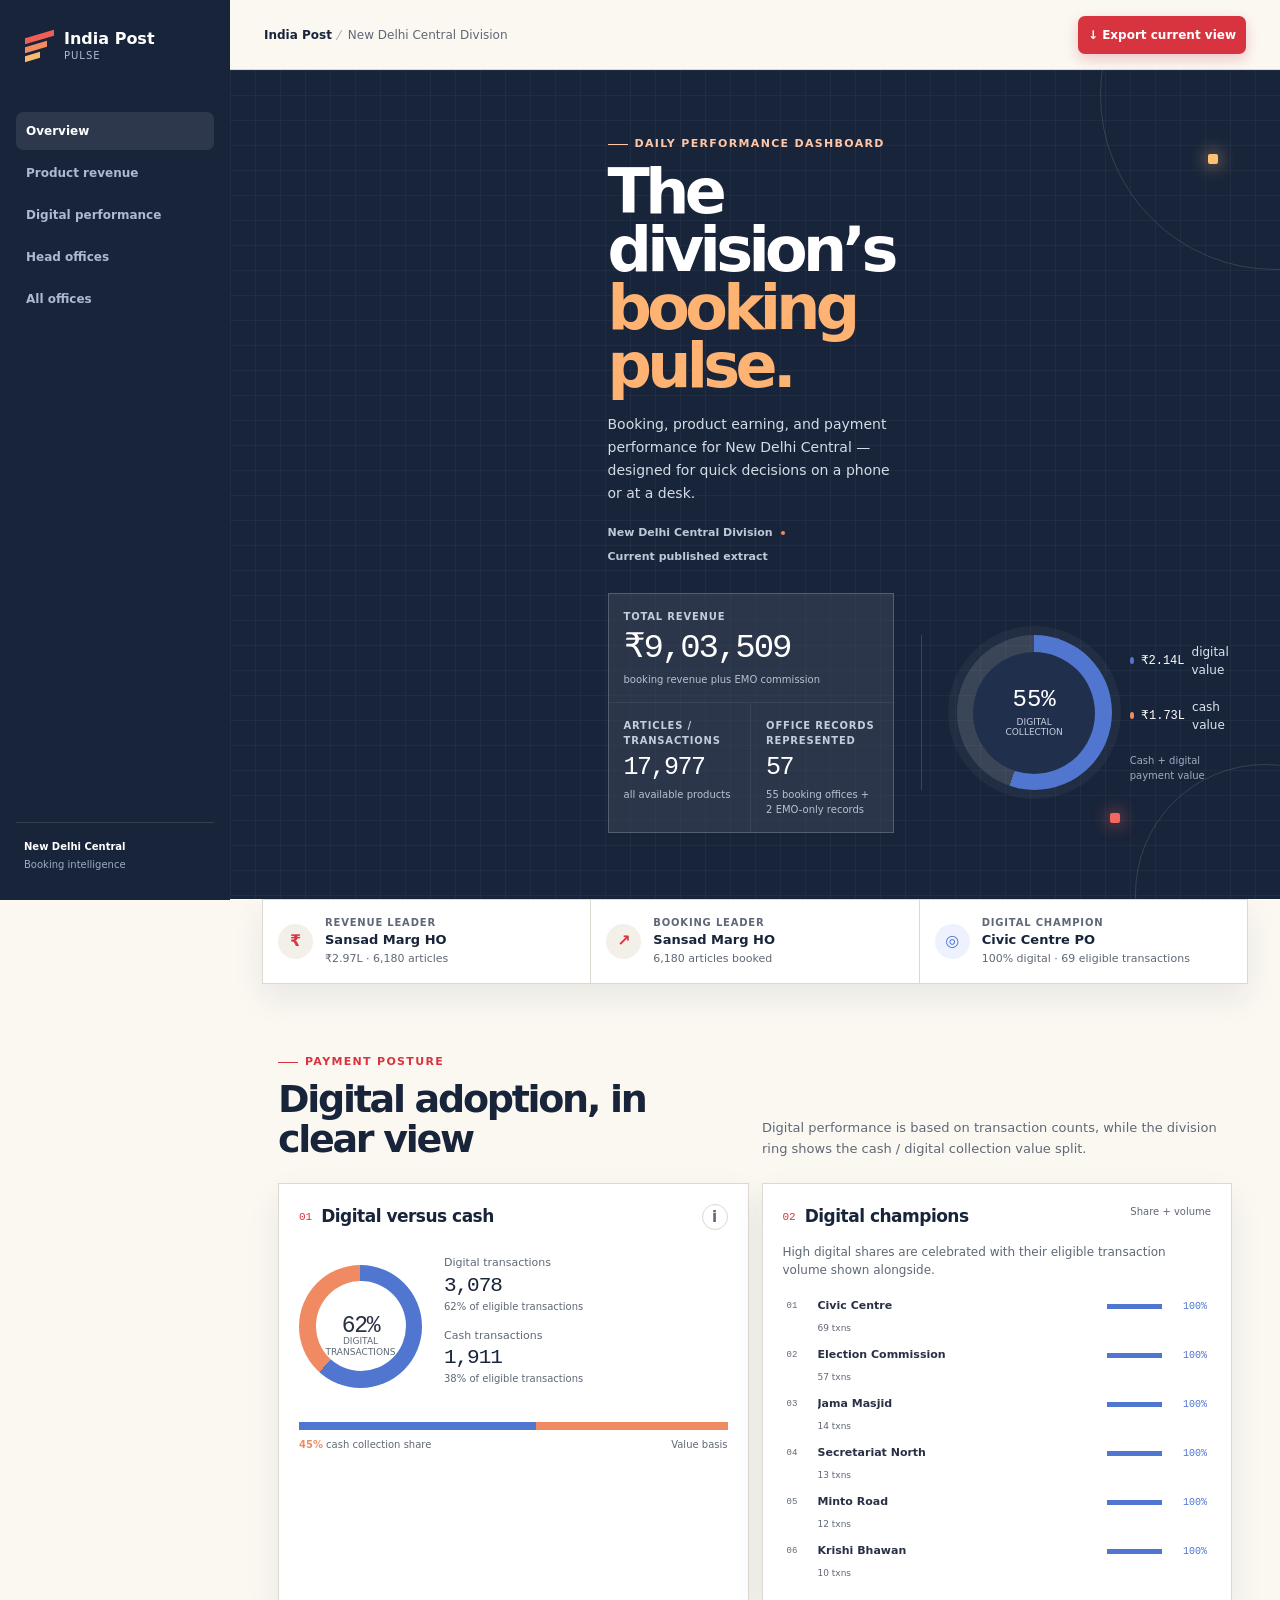
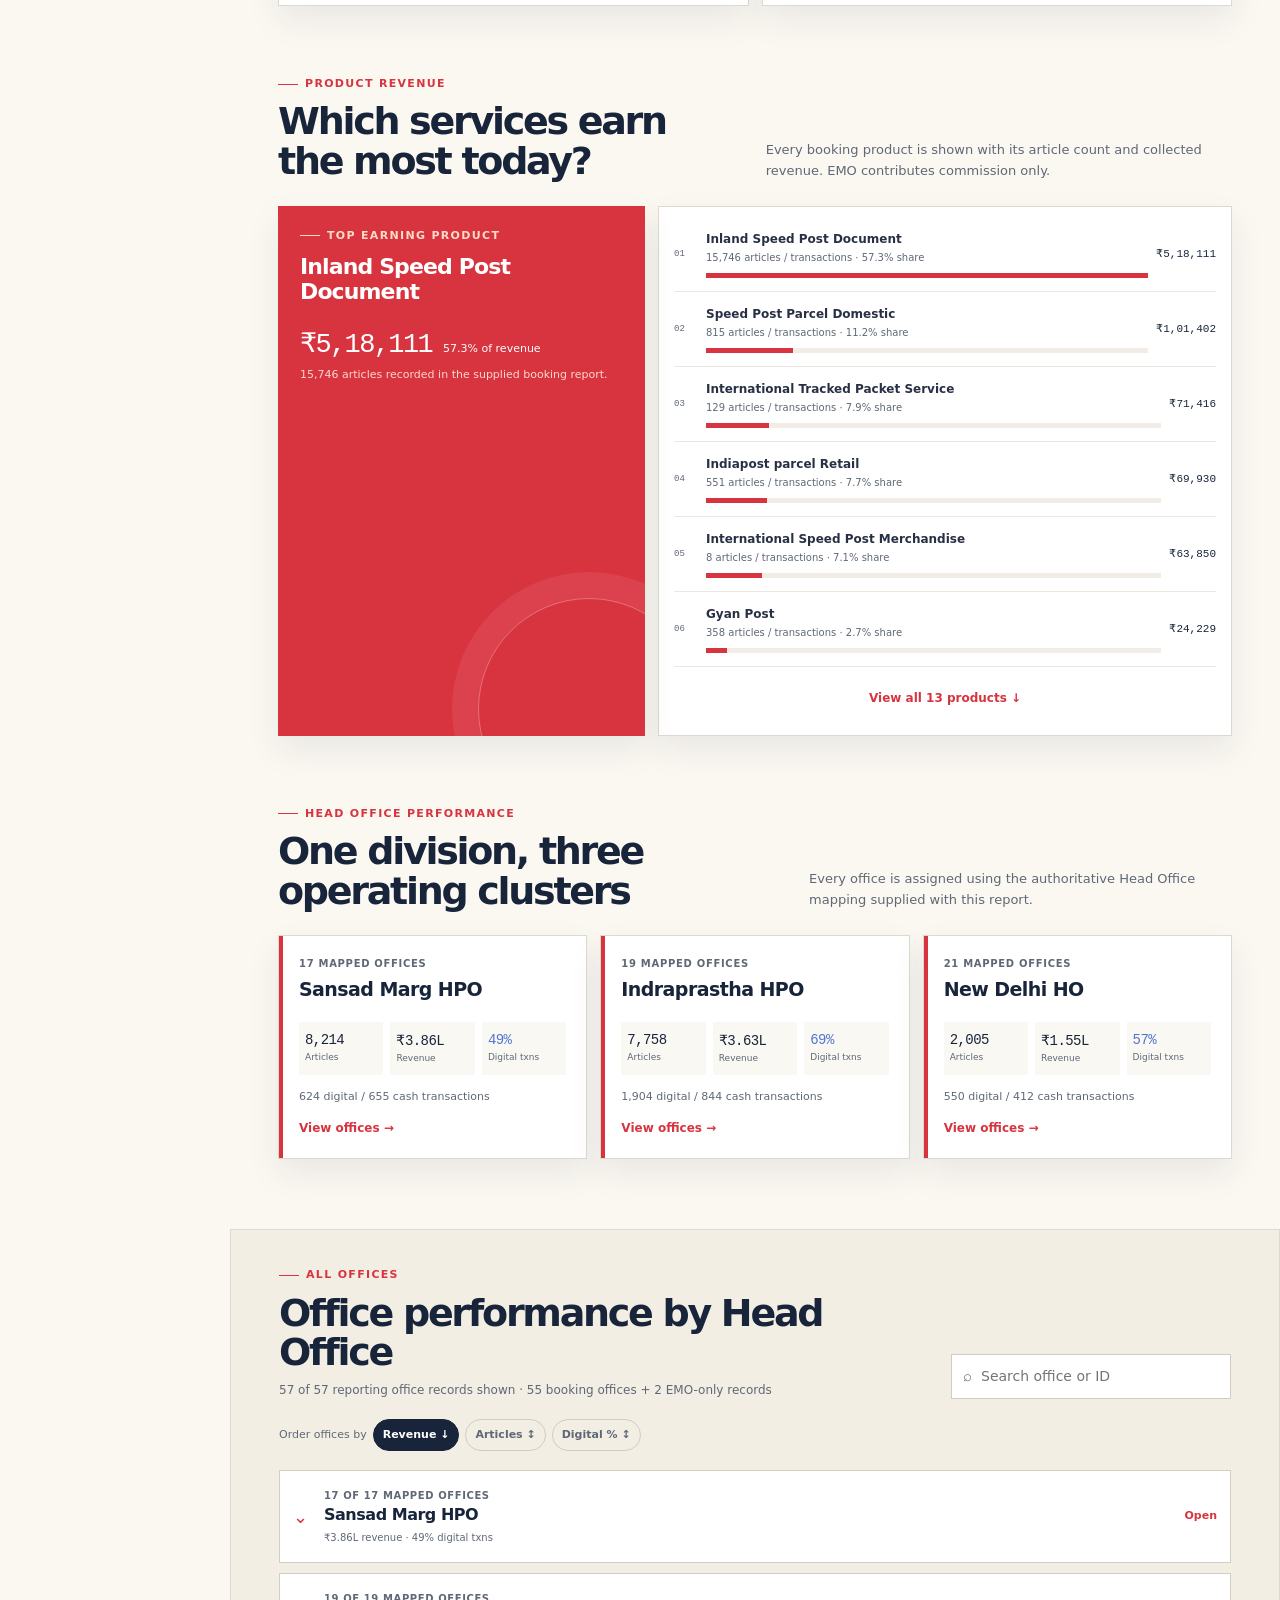
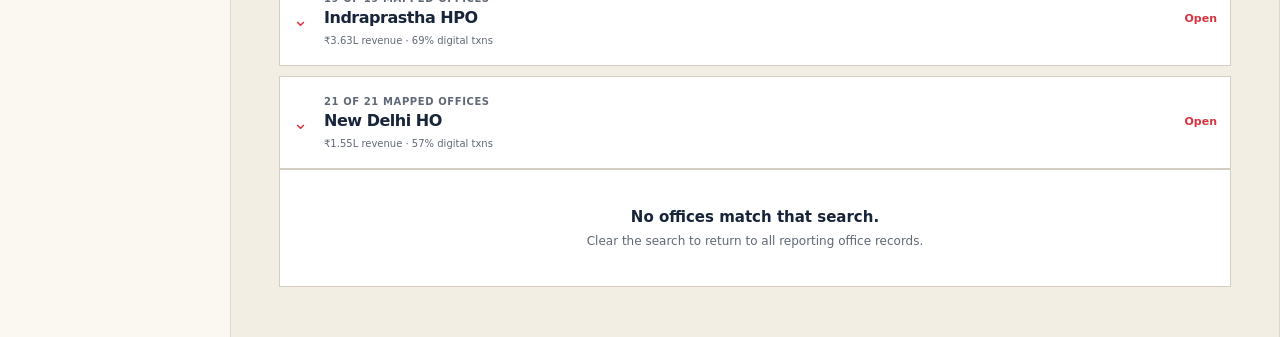
==== codexautoreport/public/index.html @ 60c8301b "Add files via upload" ====
<!doctype html>
<html lang="en">
<head>
  <meta charset="UTF-8" />
  <meta name="viewport" content="width=device-width, initial-scale=1.0" />
  <meta name="theme-color" content="#18243a" />
  <title>India Post Pulse — New Delhi Central</title>
  <link rel="stylesheet" href="styles.css" />
</head>
<body>
  <a class="skip-link" href="#head-offices">Skip to Head Office performance</a>
  <aside class="rail" aria-label="Dashboard navigation">
    <a class="brand" href="#overview"><span class="brand-seal" aria-hidden="true"><i></i><i></i><i></i></span><span><b>India Post</b><small>Pulse</small></span></a>
    <nav><a href="#overview" class="active">Overview</a><a href="#products">Product revenue</a><a href="#digital">Digital performance</a><a href="#head-offices">Head offices</a><a href="#all-offices">All offices</a></nav>
    <p class="rail-note"><b>New Delhi Central</b><span>Booking intelligence</span></p>
  </aside>
  <main>
    <header class="masthead">
      <p><span>India Post</span><i>/</i> New Delhi Central Division</p>
      <button class="export" type="button" data-action="export" onclick="reportAction(this)">↓ Export current view</button>
    </header>

    <section class="hero" id="overview" aria-labelledby="hero-title">
      <div class="route-art" aria-hidden="true"><i class="orbit a"></i><i class="orbit b"></i><i class="parcel p1"></i><i class="parcel p2"></i></div>
      <div class="hero-intro"><p class="kicker"><span></span> Daily performance dashboard</p><h1 id="hero-title">The division’s<br><em>booking pulse.</em></h1><p>Booking, product earning, and payment performance for New Delhi Central — designed for quick decisions on a phone or at a desk.</p><div class="hero-meta"><span>New Delhi Central Division</span><i></i><span id="report-stamp">Current published extract</span></div></div>
      <div class="hero-kpis" aria-label="Consolidated key performance indicators">
        <article><p>Total revenue</p><strong id="revenue-total">—</strong><small id="revenue-note">booking revenue plus EMO commission</small></article>
        <article><p>Articles / transactions</p><strong id="article-total">—</strong><small>all available products</small></article>
        <article><p>Office records represented</p><strong id="office-total">—</strong><small>55 booking offices + 2 EMO-only records</small></article>
      </div>
      <div class="hero-mix"><div class="hero-ring" id="hero-ring"><div><b id="digital-value-pct">—</b><span>digital<br>collection</span></div></div><p><span class="dot blue"></span><b id="digital-value">—</b> digital value</p><p><span class="dot orange"></span><b id="cash-value">—</b> cash value</p><small>Cash + digital payment value</small></div>
    </section>

    <section class="quick-signals" aria-label="Data-derived performance insights">
      <article><span>₹</span><div><p>Revenue leader</p><strong id="revenue-leader">Loading</strong><small id="revenue-leader-detail">—</small></div></article>
      <article><span>↗</span><div><p>Booking leader</p><strong id="article-leader">Loading</strong><small id="article-leader-detail">—</small></div></article>
      <article class="digital-signal"><span>◎</span><div><p>Digital champion</p><strong id="digital-leader">Loading</strong><small id="digital-leader-detail">—</small></div></article>
    </section>

    <section class="section-heading" id="digital"><div><p class="kicker dark"><span></span> Payment posture</p><h2>Digital adoption, in clear view</h2></div><p>Digital performance is based on transaction counts, while the division ring shows the cash / digital collection value split.</p></section>
    <section class="digital-grid">
      <article class="split-card"><div class="card-heading"><div><span>01</span><h3>Digital versus cash</h3></div><button type="button" data-action="mix-info" onclick="reportAction(this)" aria-label="Explain the payment calculations">i</button></div><div class="split-main"><div class="value-ring" id="transaction-ring"><b id="digital-txn-pct">—</b><small>digital<br>transactions</small></div><div class="transaction-stat"><p>Digital transactions</p><strong id="digital-count">—</strong><small id="digital-count-detail">—</small><p>Cash transactions</p><strong id="cash-count">—</strong><small id="cash-count-detail">—</small></div></div><div class="value-bar"><i id="digital-bar"></i></div><div class="split-caption"><span><b id="cash-value-pct">—</b> cash collection share</span><span>Value basis</span></div></article>
      <article class="champion-card"><div class="card-heading"><div><span>02</span><h3>Digital champions</h3></div><small>Share + volume</small></div><p class="card-copy">High digital shares are celebrated with their eligible transaction volume shown alongside.</p><div id="champion-list" class="champion-list"></div></article>
    </section>

    <section class="section-heading" id="products"><div><p class="kicker dark"><span></span> Product revenue</p><h2>Which services earn the most today?</h2></div><p>Every booking product is shown with its article count and collected revenue. EMO contributes commission only.</p></section>
    <section class="product-section">
      <article class="product-highlight"><p class="kicker"><span></span> Top earning product</p><strong id="top-product-name">Loading</strong><div><b id="top-product-revenue">—</b><span id="top-product-share">—</span></div><p id="top-product-detail">—</p></article>
      <div><div class="product-list" id="product-list" aria-label="Revenue by product and service"></div><button class="view-products" id="view-products" type="button" data-action="products" onclick="reportAction(this)" aria-expanded="false">View all products <span>↓</span></button></div>
    </section>

    <section class="section-heading" id="head-offices"><div><p class="kicker dark"><span></span> Head Office performance</p><h2>One division, three operating clusters</h2></div><p>Every office is assigned using the authoritative Head Office mapping supplied with this report.</p></section>
    <section class="hpo-summary" id="hpo-summary" aria-label="Head Office performance summary"></section>

    <section class="office-section" id="all-offices" aria-labelledby="offices-title">
      <div class="office-head"><div><p class="kicker dark"><span></span> All offices</p><h2 id="offices-title">Office performance by Head Office</h2><p id="office-status" role="status">Preparing grouped office performance</p></div><label class="search"><span aria-hidden="true">⌕</span><span class="visually-hidden">Search offices</span><input id="office-search" type="search" placeholder="Search office or ID" autocomplete="off"><button type="button" data-action="clear-search" onclick="reportAction(this)" hidden aria-label="Clear office search">×</button></label></div>
      <div class="sort-row"><span>Order offices by</span><button type="button" data-action="sort" data-key="revenue" onclick="reportAction(this)" class="active">Revenue <i>↓</i></button><button type="button" data-action="sort" data-key="articles" onclick="reportAction(this)">Articles <i>↕</i></button><button type="button" data-action="sort" data-key="digitalTxnPct" onclick="reportAction(this)">Digital % <i>↕</i></button></div>
      <div id="office-groups" class="office-groups"></div>
      <div id="empty-state" class="empty" hidden><b>No offices match that search.</b><span>Clear the search to return to all reporting office records.</span></div>
    </section>
  </main>
  <nav class="mobile-nav" aria-label="Mobile dashboard navigation"><a href="#overview">Overview</a><a href="#products">Products</a><a href="#digital">Digital</a><a href="#head-offices">HPO</a><a href="#all-offices">Offices</a></nav>
  <dialog id="office-dialog" aria-labelledby="office-dialog-title"><button type="button" class="close" data-action="close-office" onclick="reportAction(this)" aria-label="Close office detail">×</button><div id="office-dialog-content"></div></dialog>
  <div id="toast" class="toast" role="status" aria-live="polite" hidden></div>
  <script src="app.js"></script>
</body>
</html>
---- codexautoreport/public/styles.css ----
:root{--ink:#18243a;--ink2:#243553;--red:#d8343f;--red2:#a9192d;--orange:#ef8a62;--paper:#fbf8f2;--cream:#f3eee4;--white:#fff;--line:#ded9cf;--text:#283044;--muted:#5f6876;--digital:#5076d0;--mint:#29795f;--shadow:0 14px 32px rgba(30,39,56,.08);--sans:Inter,ui-sans-serif,system-ui,-apple-system,BlinkMacSystemFont,"Segoe UI",sans-serif;--mono:"SFMono-Regular",Consolas,monospace}*{box-sizing:border-box}html{scroll-behavior:smooth}body{margin:0;background:var(--paper);color:var(--text);font:16px/1.5 var(--sans)}button,input{font:inherit}button{cursor:pointer}button:focus-visible,a:focus-visible,input:focus-visible{outline:3px solid #f6b34d;outline-offset:3px}.skip-link{position:fixed;z-index:100;top:-60px;left:16px;padding:10px 14px;background:var(--ink);color:#fff;text-decoration:none}.skip-link:focus{top:14px}.visually-hidden{position:absolute;width:1px;height:1px;overflow:hidden;clip-path:inset(50%);white-space:nowrap}.rail{display:none}main{padding-bottom:67px}.masthead{display:flex;align-items:center;justify-content:space-between;min-height:58px;padding:0 17px;border-bottom:1px solid var(--line);background:var(--paper)}.masthead p{margin:0;color:var(--muted);font-size:12px}.masthead p span{color:var(--ink);font-weight:800}.masthead p i{padding:0 4px;color:#aca399}.export{min-height:38px;border:0;border-radius:7px;padding:0 10px;background:var(--red);color:#fff;font-size:12px;font-weight:800;box-shadow:0 5px 14px rgba(190,30,48,.23);transition:.18s}.export:hover{background:var(--red2);transform:translateY(-1px)}.hero{position:relative;isolation:isolate;display:grid;gap:27px;overflow:hidden;padding:39px 20px 29px;background:var(--ink);color:#fff}.hero:before{position:absolute;z-index:-2;inset:0;background:radial-gradient(circle at 93% 10%,rgba(231,88,70,.57),transparent 30%),radial-gradient(circle at 22% 100%,rgba(240,158,77,.18),transparent 30%),linear-gradient(122deg,#142036,#213251)}.hero:after{position:absolute;z-index:-1;inset:0;background-image:linear-gradient(rgba(255,255,255,.035) 1px,transparent 1px),linear-gradient(90deg,rgba(255,255,255,.035) 1px,transparent 1px);background-size:25px 25px;content:""}.hero-intro{position:relative;max-width:500px}.kicker{display:flex;align-items:center;gap:7px;margin:0 0 10px;color:#ffc7a7;font-size:11px;font-weight:850;letter-spacing:.12em;text-transform:uppercase}.kicker span{width:20px;height:1px;background:currentColor}.kicker.dark{color:var(--red)}h1,h2,h3,p{margin:0}h1{font-size:clamp(43px,13vw,62px);letter-spacing:-.075em;line-height:.94}h1 em{color:#ffb373;font-style:normal}.hero-intro>p:not(.kicker){max-width:430px;margin-top:17px;color:#d5dce7;font-size:14px;line-height:1.65}.hero-meta{display:flex;align-items:center;flex-wrap:wrap;gap:8px;margin-top:20px;color:#bdc8d9;font-size:11px;font-weight:650}.hero-meta i{width:4px;height:4px;border-radius:50%;background:var(--orange)}.hero-kpis{display:grid;grid-template-columns:1fr 1fr;gap:1px;border:1px solid rgba(255,255,255,.14);background:rgba(255,255,255,.14)}.hero-kpis article{min-height:102px;padding:15px;background:rgba(20,32,54,.36)}.hero-kpis article:first-child{grid-column:span 2}.hero-kpis p{color:#c2cede;font-size:10px;font-weight:800;letter-spacing:.08em;text-transform:uppercase}.hero-kpis strong{display:block;margin-top:7px;color:#fff;font:25px/1 var(--mono);letter-spacing:-.06em}.hero-kpis article:first-child strong{font-size:34px}.hero-kpis small{display:block;margin-top:7px;color:#b6c2d3;font-size:10px}.hero-mix{display:grid;grid-template-columns:126px 1fr;align-items:center;column-gap:18px;row-gap:5px;padding-top:22px;border-top:1px solid rgba(255,255,255,.18)}.hero-ring,.value-ring{--progress:0;display:grid;place-items:center;border-radius:50%;background:conic-gradient(var(--digital) calc(var(--progress)*1%),rgba(255,255,255,.15) 0)}.hero-ring{grid-row:span 3;width:126px;height:126px;box-shadow:0 0 0 9px rgba(255,255,255,.04)}.hero-ring>div{display:grid;place-content:center;width:98px;height:98px;border-radius:50%;background:#20304c;text-align:center}.hero-ring b{font:24px/1 var(--mono)}.hero-ring span{margin-top:5px;color:#c6d0df;font-size:9px;line-height:1.2;text-transform:uppercase}.hero-mix p{display:flex;align-items:center;gap:7px;color:#dce4ed;font-size:12px}.hero-mix p b{margin-left:auto;color:#fff;font:12px var(--mono)}.hero-mix small{grid-column:2;color:#9facbf;font-size:10px}.dot{width:7px;height:7px;border-radius:50%}.blue{background:var(--digital)}.orange{background:var(--orange)}.route-art>*{position:absolute;pointer-events:none}.orbit{border:1px solid rgba(255,255,255,.13);border-radius:50%}.orbit.a{width:350px;height:350px;right:-170px;top:-150px}.orbit.b{width:260px;height:260px;right:-115px;bottom:-125px}.parcel{width:10px;height:10px;border-radius:2px;box-shadow:0 0 17px #ffc172}.p1{top:84px;right:62px;background:#ffc172;animation:parcel-a 7s ease-in-out infinite}.p2{right:160px;bottom:76px;background:#f16860;box-shadow:0 0 17px #f16860;animation:parcel-b 8s ease-in-out infinite}@keyframes parcel-a{50%{transform:translate(-15px,13px)}}@keyframes parcel-b{50%{transform:translate(14px,-12px)}}.quick-signals{display:grid;grid-template-columns:1fr;gap:1px;margin:0 15px;border:1px solid var(--line);background:var(--line);box-shadow:var(--shadow)}.quick-signals article{display:flex;align-items:center;gap:12px;min-width:0;padding:15px;background:#fff}.quick-signals article>span{display:grid;place-items:center;flex:0 0 35px;width:35px;height:35px;border-radius:50%;background:#f3f0ea;color:var(--red);font-size:16px;font-weight:850}.quick-signals .digital-signal>span{background:#eef2fe;color:var(--digital)}.quick-signals p{color:var(--muted);font-size:10px;font-weight:800;letter-spacing:.08em;text-transform:uppercase}.quick-signals strong,.quick-signals small{display:block;overflow:hidden;text-overflow:ellipsis;white-space:nowrap}.quick-signals strong{color:var(--ink);font-size:13px}.quick-signals small{margin-top:2px;color:var(--muted);font-size:11px}.section-heading{display:grid;gap:13px;padding:53px 20px 19px}.section-heading h2,.office-section h2{color:var(--ink);font-size:clamp(28px,8vw,38px);letter-spacing:-.06em;line-height:1.04}.section-heading>p{max-width:470px;color:var(--muted);font-size:13px;line-height:1.6}.digital-grid{display:grid;gap:13px;padding:0 20px}.split-card,.champion-card,.product-section>div,.hpo-card,.office-section{border:1px solid var(--line);background:#fff;box-shadow:var(--shadow)}.split-card,.champion-card{padding:20px}.card-heading{display:flex;align-items:start;justify-content:space-between;gap:12px}.card-heading>div{display:flex;align-items:center;gap:9px}.card-heading>div>span{color:var(--red);font:11px var(--mono)}h3{color:var(--ink);font-size:17px;letter-spacing:-.03em}.card-heading button{display:grid;place-items:center;width:26px;height:26px;border:1px solid var(--line);border-radius:50%;background:#fff;color:var(--muted);font-weight:800}.card-heading small{color:var(--muted);font-size:10px}.split-main{display:flex;align-items:center;gap:22px;margin:25px 0}.value-ring{position:relative;width:123px;height:123px;flex:0 0 123px;background:conic-gradient(var(--digital) calc(var(--progress)*1%),var(--orange) 0)}.value-ring:before{width:90px;height:90px;border-radius:50%;background:#fff;content:""}.value-ring b,.value-ring small{position:absolute}.value-ring b{font:23px/1 var(--mono);letter-spacing:-.06em}.value-ring small{margin-top:41px;color:var(--muted);font-size:9px;line-height:1.2;text-align:center;text-transform:uppercase}.transaction-stat{display:grid;gap:3px}.transaction-stat p{color:var(--muted);font-size:11px}.transaction-stat strong{color:var(--ink);font:21px/1 var(--mono);letter-spacing:-.05em}.transaction-stat small{margin-bottom:11px;color:var(--muted);font-size:10px}.value-bar{height:8px;background:var(--orange)}.value-bar i{display:block;width:0;height:100%;background:var(--digital);transition:width .8s cubic-bezier(.16,1,.3,1)}.split-caption{display:flex;justify-content:space-between;margin-top:7px;color:var(--muted);font-size:10px}.split-caption b{color:var(--orange)}.card-copy{margin:13px 0 15px;color:var(--muted);font-size:12px;line-height:1.5}.champion-list{display:grid;gap:3px}.champion{display:grid;grid-template-columns:23px minmax(0,1fr) 55px 37px;align-items:center;gap:8px;width:100%;min-height:40px;border:0;border-radius:5px;padding:4px;background:transparent;color:var(--text);text-align:left;transition:.15s}.champion:hover{background:#f2f5fe}.champion .rank{color:var(--muted);font:9px var(--mono)}.champion-name{overflow:hidden;font-size:11px;font-weight:750;text-overflow:ellipsis;white-space:nowrap}.champion-bar{height:5px;overflow:hidden;background:#e7ebf7}.champion-bar i{display:block;width:0;height:100%;background:var(--digital);transition:width .7s cubic-bezier(.16,1,.3,1)}.champion b{color:var(--digital);font:10px var(--mono);text-align:right}.champion small{grid-column:2/5;color:var(--muted);font-size:9px}.product-section{display:grid;gap:13px;padding:0 20px}.product-highlight{position:relative;overflow:hidden;min-height:205px;padding:22px;background:var(--red);color:#fff;box-shadow:var(--shadow)}.product-highlight:after{position:absolute;right:-55px;bottom:-84px;width:220px;height:220px;border:1px solid rgba(255,255,255,.3);border-radius:50%;box-shadow:0 0 0 26px rgba(255,255,255,.07);content:""}.product-highlight .kicker{color:#ffdbc7}.product-highlight>strong{position:relative;z-index:1;display:block;max-width:260px;font-size:22px;letter-spacing:-.04em;line-height:1.15}.product-highlight>div{position:relative;z-index:1;display:flex;align-items:baseline;gap:11px;margin-top:27px}.product-highlight>div b{font:27px/1 var(--mono);letter-spacing:-.06em}.product-highlight>div span{font-size:11px}.product-highlight>p:last-child{position:relative;z-index:1;margin-top:8px;color:#ffd8ce;font-size:11px}.product-section>div{padding:10px 15px 15px}.product-list{display:grid}.product-row{display:grid;grid-template-columns:24px minmax(0,1fr) auto;align-items:center;gap:8px;width:100%;border:0;border-bottom:1px solid #ede8df;padding:13px 0;background:transparent;color:var(--text);text-align:left}.product-row:hover strong{color:var(--red)}.product-rank{color:var(--muted);font:9px var(--mono)}.product-row strong,.product-row small{display:block}.product-row strong{overflow:hidden;font-size:12px;text-overflow:ellipsis;white-space:nowrap}.product-row small{margin-top:2px;color:var(--muted);font-size:10px}.product-row>b{color:var(--ink);font:11px var(--mono);text-align:right}.product-track{display:block;overflow:hidden;height:5px;margin-top:8px;background:#f1ece5}.product-track i{display:block;width:0;height:100%;background:var(--red);transition:width .75s cubic-bezier(.16,1,.3,1)}.view-products{width:100%;min-height:43px;margin-top:10px;border:0;background:transparent;color:var(--red);font-size:12px;font-weight:800}.hpo-summary{display:grid;gap:13px;padding:0 20px}.hpo-card{position:relative;overflow:hidden;padding:20px}.hpo-card:before{position:absolute;left:0;top:0;width:4px;height:100%;background:var(--red);content:""}.hpo-label{color:var(--muted);font-size:10px;font-weight:800;letter-spacing:.07em;text-transform:uppercase}.hpo-card h3{margin-top:4px;font-size:19px}.hpo-stats{display:grid;grid-template-columns:repeat(3,1fr);gap:7px;margin-top:18px}.hpo-stats span{min-width:0;padding:10px 6px;background:#faf8f3}.hpo-stats b,.hpo-stats small{display:block}.hpo-stats b{overflow:hidden;color:var(--ink);font:14px var(--mono);letter-spacing:-.04em;text-overflow:ellipsis}.hpo-stats small{margin-top:3px;color:var(--muted);font-size:9px}.hpo-digital b{color:var(--digital)}.hpo-foot{margin-top:14px;color:var(--muted);font-size:11px}.hpo-card a{display:inline-block;margin-top:13px;color:var(--red);font-size:12px;font-weight:800;text-decoration:none}.office-section{margin-top:53px;padding:28px 20px 76px;background:var(--cream);box-shadow:none}.office-head{display:grid;gap:18px}.office-head>div>p:last-child{margin-top:8px;color:var(--muted);font-size:12px}.search{display:flex;align-items:center;gap:7px;min-height:45px;border:1px solid #d2cbbf;background:#fff;padding:0 11px;color:var(--muted)}.search input{min-width:0;flex:1;border:0;outline:0;background:transparent;color:var(--text);font-size:14px}.search button{border:0;background:transparent;color:var(--muted);font-size:20px}.sort-row{display:flex;align-items:center;gap:6px;overflow:auto;margin-top:20px;padding-bottom:2px;scrollbar-width:none}.sort-row>span{flex:0 0 auto;color:var(--muted);font-size:11px}.sort-row button{flex:0 0 auto;border:1px solid #d2cbbf;border-radius:999px;padding:7px 9px;background:transparent;color:var(--muted);font-size:11px;font-weight:800}.sort-row button.active{border-color:var(--ink);background:var(--ink);color:#fff}.sort-row i{font-style:normal}.office-groups{display:grid;gap:10px;margin-top:17px}.office-group{border:1px solid #d4cdc1;background:#fff}.office-group summary{display:grid;grid-template-columns:24px minmax(0,1fr) auto;align-items:center;gap:7px;min-height:91px;padding:13px;list-style:none;cursor:pointer}.office-group summary::-webkit-details-marker{display:none}.group-chevron{color:var(--red);font-size:18px;transition:transform .2s}.office-group[open] .group-chevron{transform:rotate(180deg)}.office-group summary p{color:var(--muted);font-size:10px;font-weight:800;letter-spacing:.06em;text-transform:uppercase}.office-group summary h3{font-size:16px}.office-group summary small{display:block;margin-top:3px;color:var(--muted);font-size:10px}.office-group summary strong{color:var(--red);font-size:11px}.office-cards{display:grid;gap:8px;padding:0 10px 12px;animation:expand .24s ease-out}@keyframes expand{from{opacity:0;transform:translateY(-4px)}to{opacity:1;transform:none}}.office-card{padding:13px;border:1px solid #e6e1d8;background:#fff}.office-card.digital-good{border-left:4px solid var(--digital);background:#f9fbff}.office-open{position:relative;width:100%;border:0;padding:0 26px 0 0;background:transparent;color:var(--text);text-align:left}.office-open strong,.office-open small{display:block}.office-open strong{font-size:13px}.office-open small{margin-top:2px;color:var(--muted);font:10px var(--mono)}.office-arrow{position:absolute;right:3px;top:4px;color:var(--red);font-size:18px}.office-values{display:grid;grid-template-columns:1fr 1.2fr .8fr;gap:5px;margin-top:13px}.office-values span{min-width:0}.office-values small,.office-values b{display:block}.office-values small{color:var(--muted);font-size:9px;text-transform:uppercase}.office-values b{overflow:hidden;margin-top:3px;color:var(--ink);font:11px var(--mono);text-overflow:ellipsis;white-space:nowrap}.digital-stat b{color:var(--digital)}.office-mix{position:relative;height:5px;margin-top:11px;background:var(--orange)}.office-mix i{display:block;height:100%;background:var(--digital)}.office-mix small{display:block;margin-top:5px;color:var(--muted);font-size:9px}.empty{display:grid;gap:3px;padding:36px 15px;border:1px solid #d4cdc1;background:#fff;text-align:center}.empty b{color:var(--ink)}.empty span{color:var(--muted);font-size:12px}.mobile-nav{position:fixed;z-index:8;bottom:0;left:0;right:0;display:flex;justify-content:space-around;border-top:1px solid #d7d2c8;background:rgba(255,255,255,.97);box-shadow:0 -8px 22px rgba(25,33,48,.08);backdrop-filter:blur(7px)}.mobile-nav a{padding:11px 5px;color:var(--muted);font-size:10px;font-weight:800;text-decoration:none}.mobile-nav a:first-child{color:var(--red)}dialog{width:min(680px,calc(100vw - 30px));border:0;border-radius:11px;padding:25px;background:#fff;color:var(--text);box-shadow:0 24px 75px rgba(12,20,33,.4)}dialog::backdrop{background:rgba(15,25,43,.72);backdrop-filter:blur(3px)}.close{position:absolute;right:14px;top:14px;width:30px;height:30px;border:1px solid var(--line);border-radius:50%;background:#fff;color:var(--muted);font-size:19px}.dialog-sub{margin-top:5px;color:var(--muted);font:10px var(--mono)}.dialog-kpis{display:grid;grid-template-columns:1fr 1fr;gap:1px;margin-top:21px;background:var(--line)}.dialog-kpis span{padding:11px;background:#faf8f3}.dialog-kpis small,.dialog-kpis b{display:block}.dialog-kpis small{color:var(--muted);font-size:9px;text-transform:uppercase}.dialog-kpis b{margin-top:4px;color:var(--ink);font:14px var(--mono)}.dialog-kpis span:nth-child(3) b{color:var(--digital)}.dialog-mix{margin:20px 0}.dialog-mix p{display:flex;justify-content:space-between;color:var(--muted);font-size:10px}.dialog-mix i{display:block;height:8px;margin-top:7px;background:var(--orange)}.dialog-mix b{display:block;height:100%;background:var(--digital)}.dialog-products{display:grid;gap:8px;margin:11px 0 0;padding:0;list-style:none}.dialog-products li{display:flex;justify-content:space-between;gap:11px;padding:8px 0;border-top:1px solid var(--line);color:var(--muted);font-size:10px}.dialog-products b{color:var(--ink);font:10px var(--mono);white-space:nowrap}.toast{position:fixed;z-index:11;bottom:68px;right:15px;left:15px;padding:12px;background:var(--ink);color:#fff;box-shadow:var(--shadow);font-size:12px}.toast.show{animation:toast .2s ease-out}@keyframes toast{from{transform:translateY(8px);opacity:0}to{transform:none;opacity:1}}@media(min-width:720px){body{font-size:15px}.mobile-nav{display:none}main{margin-left:230px;padding-bottom:0}.rail{position:fixed;z-index:9;inset:0 auto 0 0;display:flex;flex-direction:column;width:230px;padding:28px 16px;background:var(--ink)}.brand{display:flex;align-items:center;gap:10px;padding:3px 9px;color:#fff;text-decoration:none}.brand-seal{display:grid;gap:3px;width:29px;transform:skewY(-16deg)}.brand-seal i{height:6px;background:#ef5e57}.brand-seal i:nth-child(2){width:22px;background:#f38b61}.brand-seal i:nth-child(3){width:15px;background:#f6bb70}.brand b,.brand small{display:block;line-height:1}.brand b{font-size:16px}.brand small{margin-top:4px;color:#aebbd0;font-size:10px;letter-spacing:.1em;text-transform:uppercase}.rail nav{display:grid;gap:4px;margin-top:48px}.rail nav a{border-radius:7px;padding:10px;color:#acb9ce;font-size:12px;font-weight:700;text-decoration:none}.rail nav a:hover,.rail nav .active{background:rgba(255,255,255,.09);color:#fff}.rail-note{margin-top:auto;padding:16px 8px 0;border-top:1px solid rgba(255,255,255,.12);color:#9eabc0;font-size:10px}.rail-note b,.rail-note span{display:block}.rail-note b{color:#fff}.rail-note span{margin-top:3px}.masthead{min-height:70px;padding:0 34px}.hero{grid-template-columns:minmax(330px,1.15fr) minmax(280px,.85fr);padding:66px 48px}.hero-mix{grid-column:2;grid-row:1/3;align-self:end}.hero-kpis{grid-column:1}.quick-signals{grid-template-columns:repeat(3,1fr);margin:0 32px}.quick-signals article{min-height:80px}.section-heading{display:flex;align-items:end;justify-content:space-between;gap:30px;padding:70px 48px 24px}.digital-grid{grid-template-columns:1fr 1fr;padding:0 48px}.product-section{grid-template-columns:.78fr 1.22fr;padding:0 48px}.hpo-summary{grid-template-columns:repeat(3,1fr);padding:0 48px}.office-section{margin-top:70px;padding:37px 48px 50px}.office-head{grid-template-columns:1fr 280px;align-items:end}.office-cards{grid-template-columns:repeat(2,1fr)}.toast{right:24px;left:auto;bottom:22px;max-width:330px}}@media(min-width:1100px){.hero{grid-template-columns:1.1fr .8fr .65fr;min-height:440px}.hero-mix{grid-column:3;grid-row:auto;align-self:center;border-left:1px solid rgba(255,255,255,.15);border-top:0;padding:0 0 0 35px}.hero-kpis{grid-column:2;align-self:end}.hero-ring{width:155px;height:155px}.hero-ring>div{width:122px;height:122px}.hero-mix{grid-template-columns:155px 1fr}.product-highlight{min-height:100%}.office-cards{grid-template-columns:repeat(3,1fr)}}@media(prefers-reduced-motion:reduce){*,*::before,*::after{scroll-behavior:auto!important;animation-duration:.01ms!important;animation-iteration-count:1!important;transition-duration:.01ms!important}}
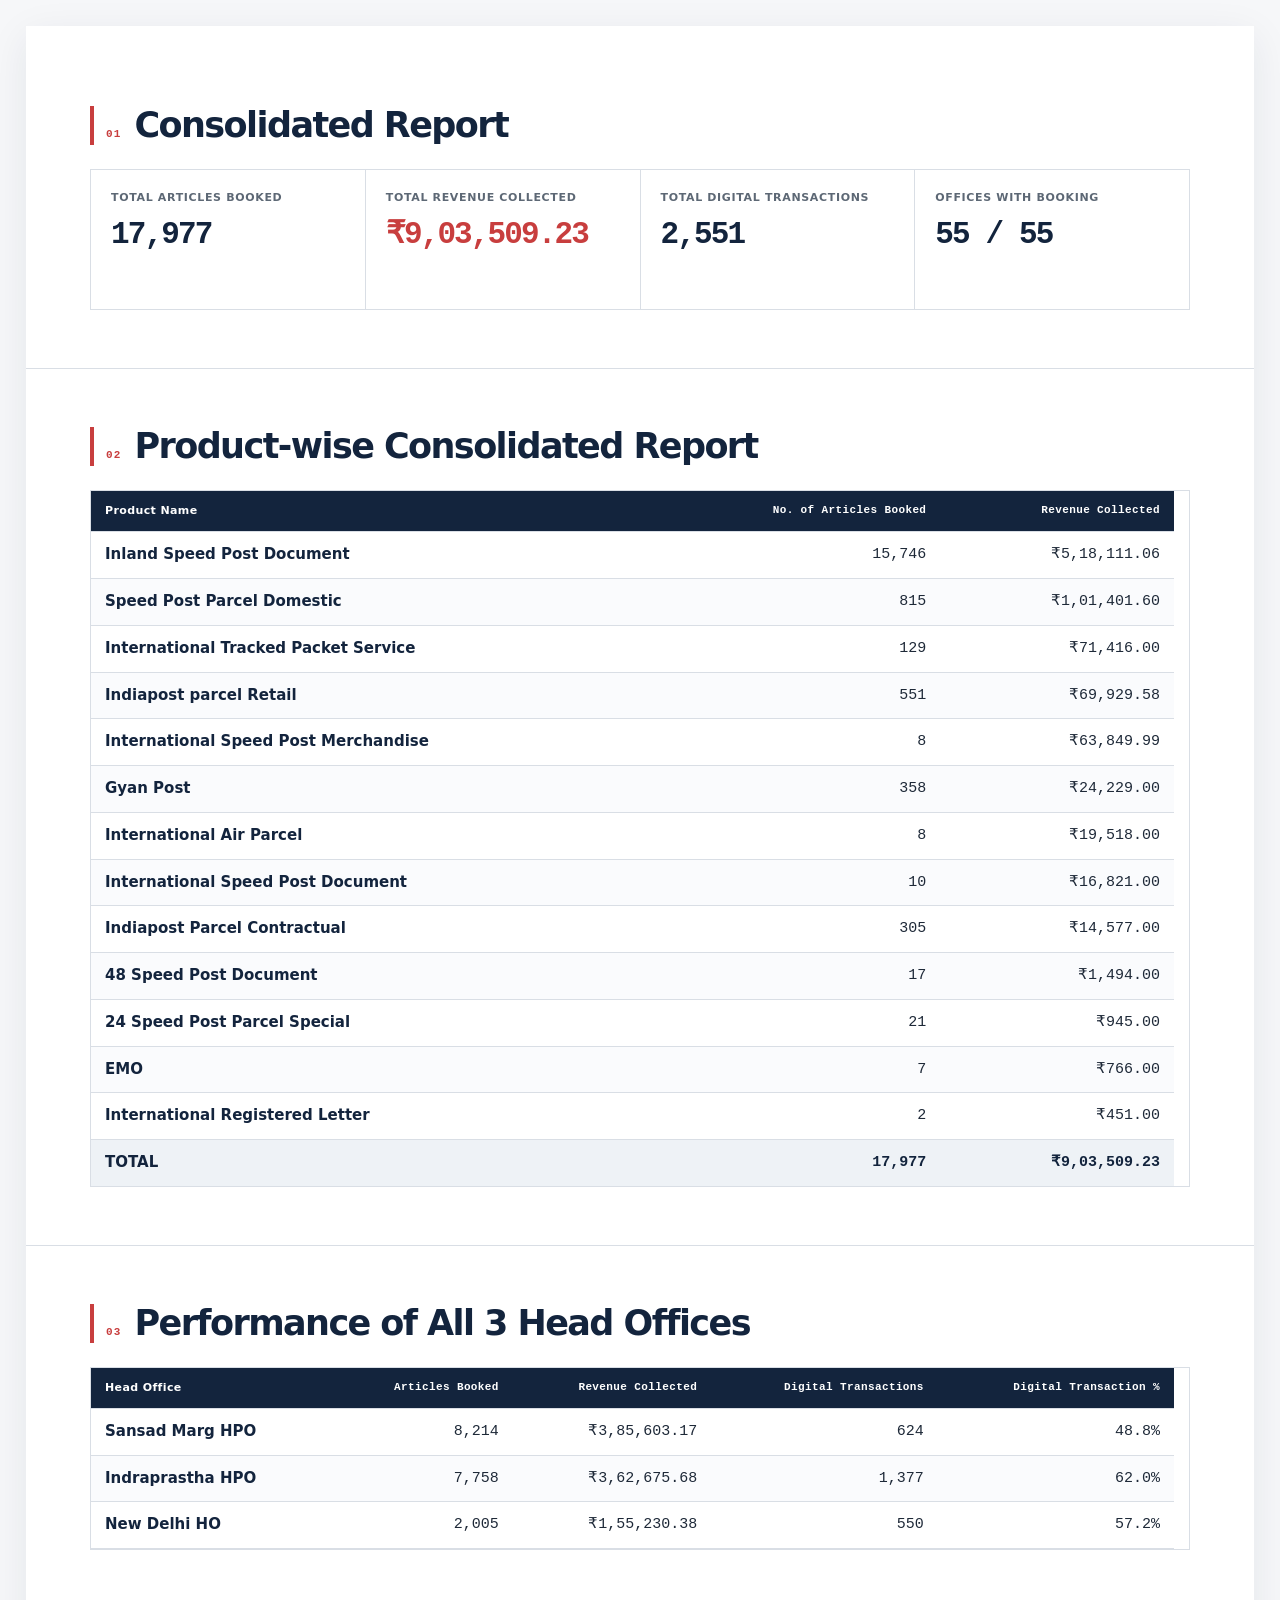
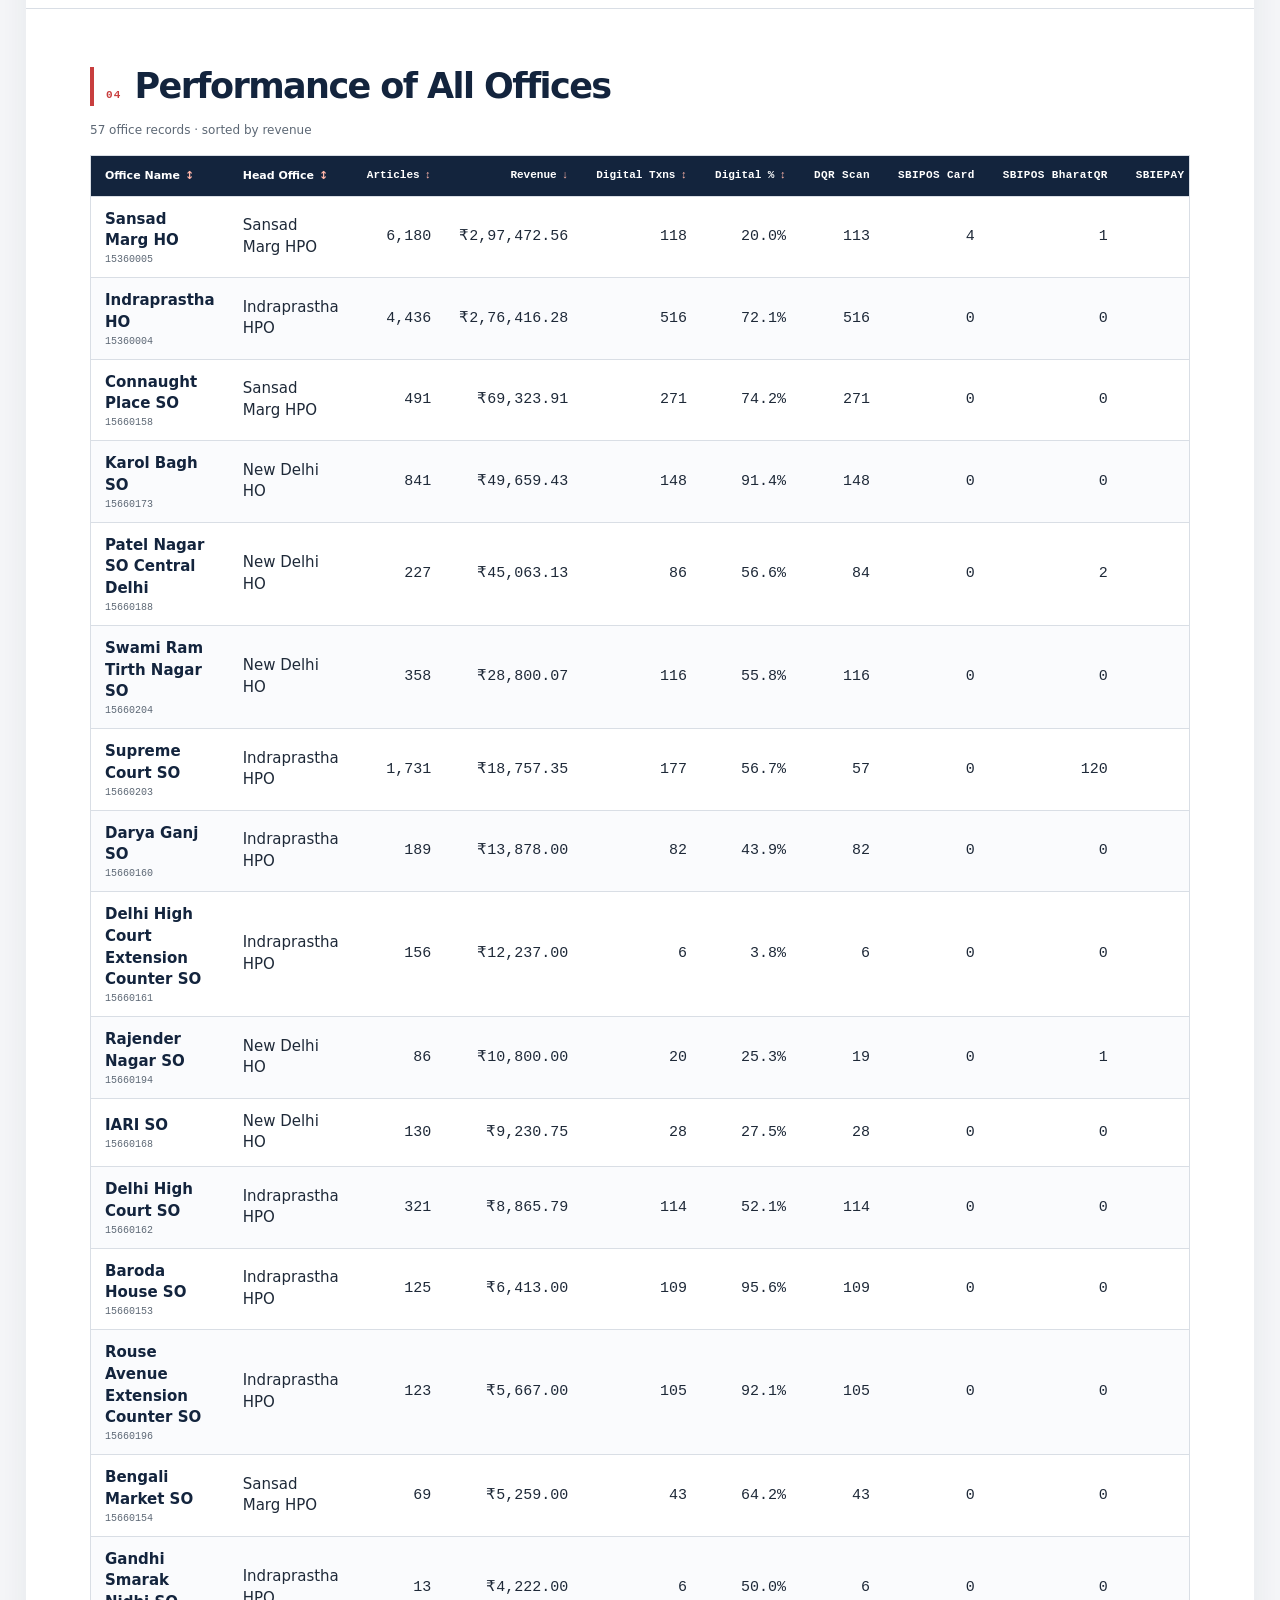
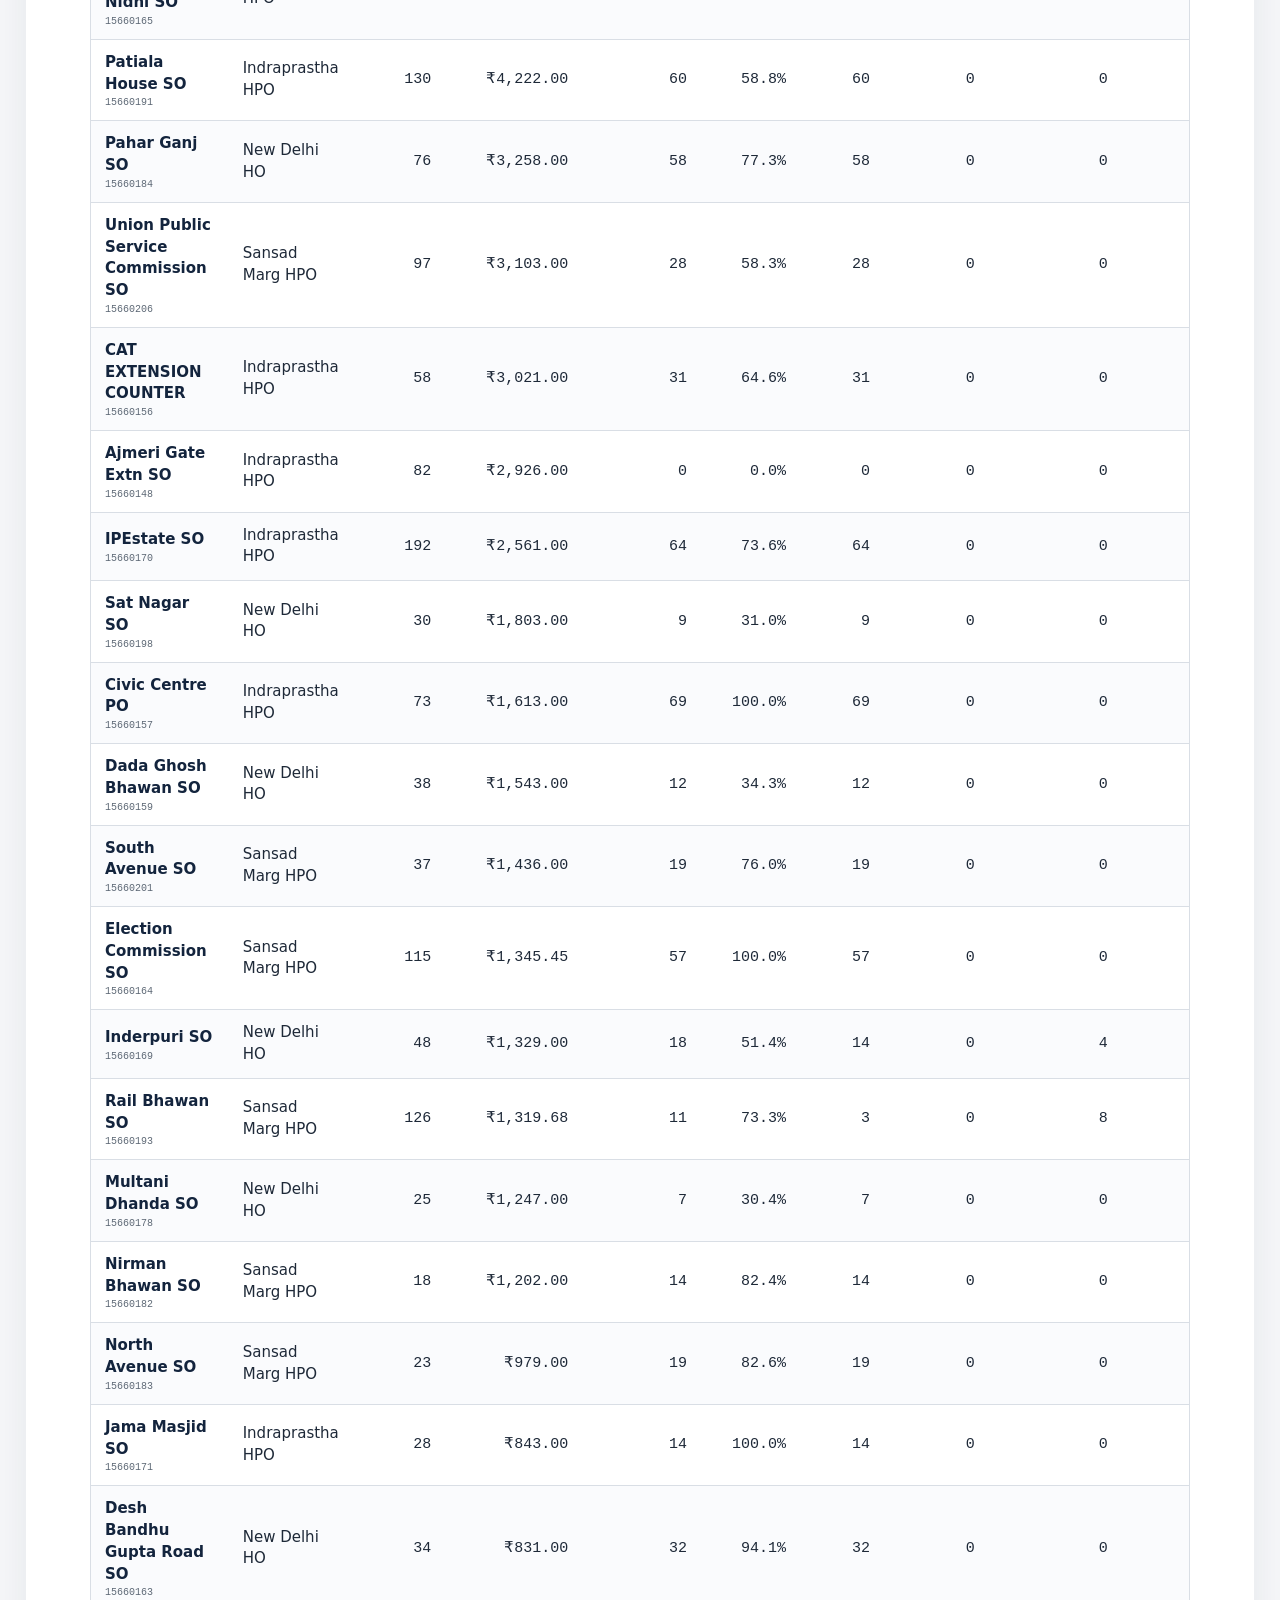
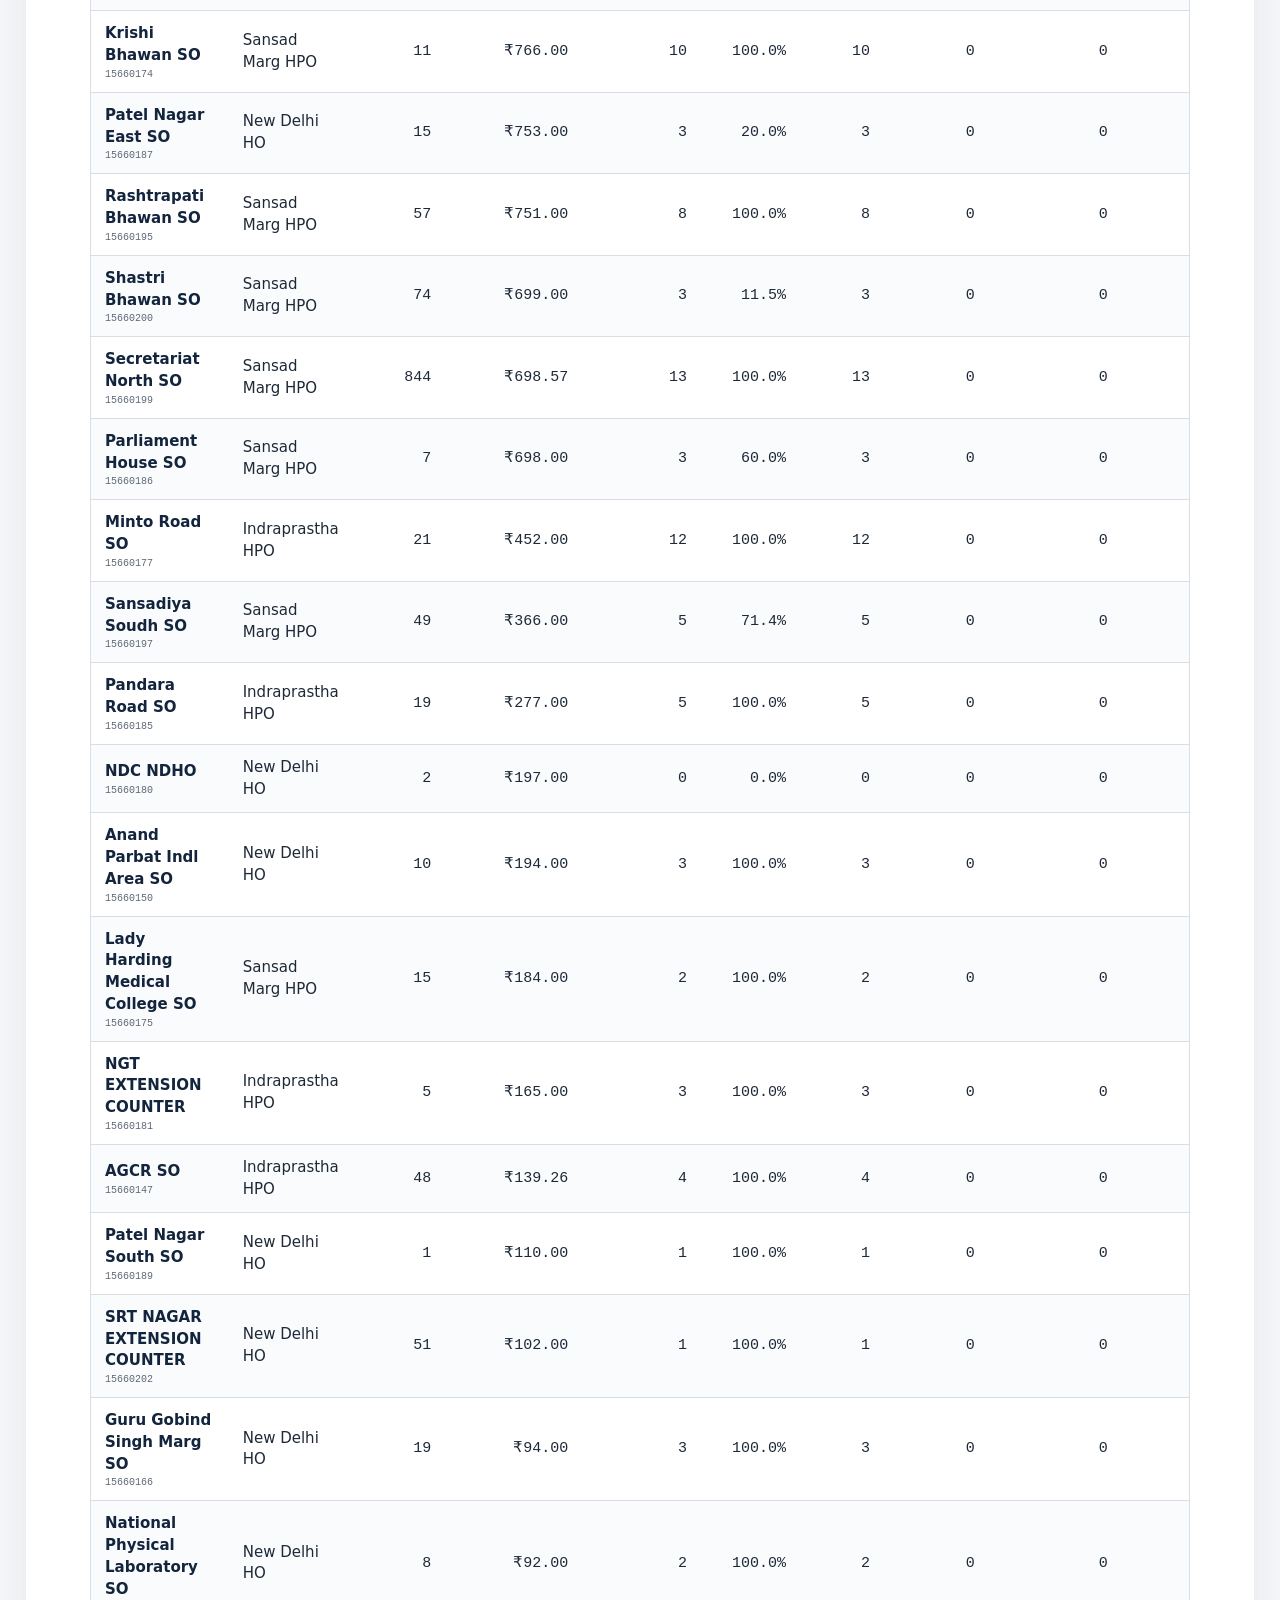
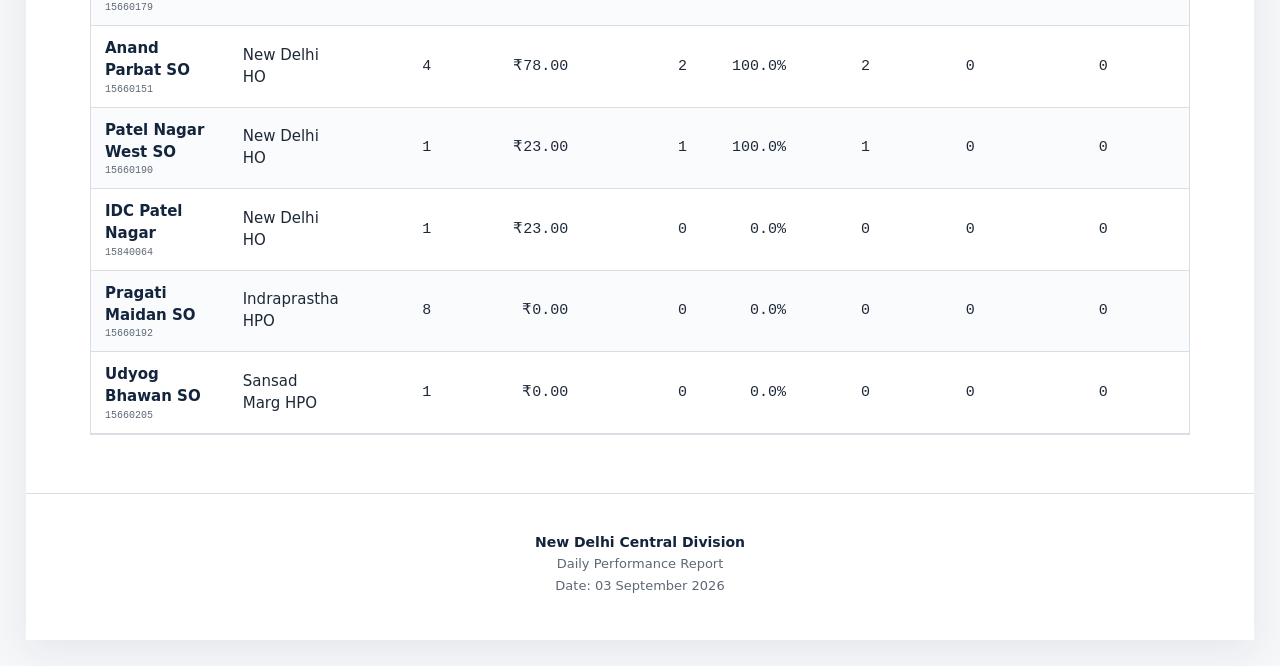
==== commit 207bd0d4: "Add files via upload" ====
--- a/codexautoreport/public/index.html
+++ b/codexautoreport/public/index.html
@@ -1,67 +1,8 @@
 <!doctype html>
-<html lang="en">
-<head>
-  <meta charset="UTF-8" />
-  <meta name="viewport" content="width=device-width, initial-scale=1.0" />
-  <meta name="theme-color" content="#18243a" />
-  <title>India Post Pulse — New Delhi Central</title>
-  <link rel="stylesheet" href="styles.css" />
-</head>
-<body>
-  <a class="skip-link" href="#head-offices">Skip to Head Office performance</a>
-  <aside class="rail" aria-label="Dashboard navigation">
-    <a class="brand" href="#overview"><span class="brand-seal" aria-hidden="true"><i></i><i></i><i></i></span><span><b>India Post</b><small>Pulse</small></span></a>
-    <nav><a href="#overview" class="active">Overview</a><a href="#products">Product revenue</a><a href="#digital">Digital performance</a><a href="#head-offices">Head offices</a><a href="#all-offices">All offices</a></nav>
-    <p class="rail-note"><b>New Delhi Central</b><span>Booking intelligence</span></p>
-  </aside>
-  <main>
-    <header class="masthead">
-      <p><span>India Post</span><i>/</i> New Delhi Central Division</p>
-      <button class="export" type="button" data-action="export" onclick="reportAction(this)">↓ Export current view</button>
-    </header>
-
-    <section class="hero" id="overview" aria-labelledby="hero-title">
-      <div class="route-art" aria-hidden="true"><i class="orbit a"></i><i class="orbit b"></i><i class="parcel p1"></i><i class="parcel p2"></i></div>
-      <div class="hero-intro"><p class="kicker"><span></span> Daily performance dashboard</p><h1 id="hero-title">The division’s<br><em>booking pulse.</em></h1><p>Booking, product earning, and payment performance for New Delhi Central — designed for quick decisions on a phone or at a desk.</p><div class="hero-meta"><span>New Delhi Central Division</span><i></i><span id="report-stamp">Current published extract</span></div></div>
-      <div class="hero-kpis" aria-label="Consolidated key performance indicators">
-        <article><p>Total revenue</p><strong id="revenue-total">—</strong><small id="revenue-note">booking revenue plus EMO commission</small></article>
-        <article><p>Articles / transactions</p><strong id="article-total">—</strong><small>all available products</small></article>
-        <article><p>Office records represented</p><strong id="office-total">—</strong><small>55 booking offices + 2 EMO-only records</small></article>
-      </div>
-      <div class="hero-mix"><div class="hero-ring" id="hero-ring"><div><b id="digital-value-pct">—</b><span>digital<br>collection</span></div></div><p><span class="dot blue"></span><b id="digital-value">—</b> digital value</p><p><span class="dot orange"></span><b id="cash-value">—</b> cash value</p><small>Cash + digital payment value</small></div>
-    </section>
-
-    <section class="quick-signals" aria-label="Data-derived performance insights">
-      <article><span>₹</span><div><p>Revenue leader</p><strong id="revenue-leader">Loading</strong><small id="revenue-leader-detail">—</small></div></article>
-      <article><span>↗</span><div><p>Booking leader</p><strong id="article-leader">Loading</strong><small id="article-leader-detail">—</small></div></article>
-      <article class="digital-signal"><span>◎</span><div><p>Digital champion</p><strong id="digital-leader">Loading</strong><small id="digital-leader-detail">—</small></div></article>
-    </section>
-
-    <section class="section-heading" id="digital"><div><p class="kicker dark"><span></span> Payment posture</p><h2>Digital adoption, in clear view</h2></div><p>Digital performance is based on transaction counts, while the division ring shows the cash / digital collection value split.</p></section>
-    <section class="digital-grid">
-      <article class="split-card"><div class="card-heading"><div><span>01</span><h3>Digital versus cash</h3></div><button type="button" data-action="mix-info" onclick="reportAction(this)" aria-label="Explain the payment calculations">i</button></div><div class="split-main"><div class="value-ring" id="transaction-ring"><b id="digital-txn-pct">—</b><small>digital<br>transactions</small></div><div class="transaction-stat"><p>Digital transactions</p><strong id="digital-count">—</strong><small id="digital-count-detail">—</small><p>Cash transactions</p><strong id="cash-count">—</strong><small id="cash-count-detail">—</small></div></div><div class="value-bar"><i id="digital-bar"></i></div><div class="split-caption"><span><b id="cash-value-pct">—</b> cash collection share</span><span>Value basis</span></div></article>
-      <article class="champion-card"><div class="card-heading"><div><span>02</span><h3>Digital champions</h3></div><small>Share + volume</small></div><p class="card-copy">High digital shares are celebrated with their eligible transaction volume shown alongside.</p><div id="champion-list" class="champion-list"></div></article>
-    </section>
-
-    <section class="section-heading" id="products"><div><p class="kicker dark"><span></span> Product revenue</p><h2>Which services earn the most today?</h2></div><p>Every booking product is shown with its article count and collected revenue. EMO contributes commission only.</p></section>
-    <section class="product-section">
-      <article class="product-highlight"><p class="kicker"><span></span> Top earning product</p><strong id="top-product-name">Loading</strong><div><b id="top-product-revenue">—</b><span id="top-product-share">—</span></div><p id="top-product-detail">—</p></article>
-      <div><div class="product-list" id="product-list" aria-label="Revenue by product and service"></div><button class="view-products" id="view-products" type="button" data-action="products" onclick="reportAction(this)" aria-expanded="false">View all products <span>↓</span></button></div>
-    </section>
-
-    <section class="section-heading" id="head-offices"><div><p class="kicker dark"><span></span> Head Office performance</p><h2>One division, three operating clusters</h2></div><p>Every office is assigned using the authoritative Head Office mapping supplied with this report.</p></section>
-    <section class="hpo-summary" id="hpo-summary" aria-label="Head Office performance summary"></section>
-
-    <section class="office-section" id="all-offices" aria-labelledby="offices-title">
-      <div class="office-head"><div><p class="kicker dark"><span></span> All offices</p><h2 id="offices-title">Office performance by Head Office</h2><p id="office-status" role="status">Preparing grouped office performance</p></div><label class="search"><span aria-hidden="true">⌕</span><span class="visually-hidden">Search offices</span><input id="office-search" type="search" placeholder="Search office or ID" autocomplete="off"><button type="button" data-action="clear-search" onclick="reportAction(this)" hidden aria-label="Clear office search">×</button></label></div>
-      <div class="sort-row"><span>Order offices by</span><button type="button" data-action="sort" data-key="revenue" onclick="reportAction(this)" class="active">Revenue <i>↓</i></button><button type="button" data-action="sort" data-key="articles" onclick="reportAction(this)">Articles <i>↕</i></button><button type="button" data-action="sort" data-key="digitalTxnPct" onclick="reportAction(this)">Digital % <i>↕</i></button></div>
-      <div id="office-groups" class="office-groups"></div>
-      <div id="empty-state" class="empty" hidden><b>No offices match that search.</b><span>Clear the search to return to all reporting office records.</span></div>
-    </section>
-  </main>
-  <nav class="mobile-nav" aria-label="Mobile dashboard navigation"><a href="#overview">Overview</a><a href="#products">Products</a><a href="#digital">Digital</a><a href="#head-offices">HPO</a><a href="#all-offices">Offices</a></nav>
-  <dialog id="office-dialog" aria-labelledby="office-dialog-title"><button type="button" class="close" data-action="close-office" onclick="reportAction(this)" aria-label="Close office detail">×</button><div id="office-dialog-content"></div></dialog>
-  <div id="toast" class="toast" role="status" aria-live="polite" hidden></div>
-  <script src="app.js"></script>
-</body>
-</html>
+<html lang="en"><head><meta charset="UTF-8"><meta name="viewport" content="width=device-width,initial-scale=1.0"><meta name="theme-color" content="#13243d"><title>Daily Performance Report — New Delhi Central Division</title><link rel="stylesheet" href="styles.css"></head>
+<body><main class="report">
+<section class="report-section consolidated" aria-labelledby="consolidated-title"><div class="section-label"><span>01</span><h1 id="consolidated-title">Consolidated Report</h1></div><div class="kpi-grid" aria-label="Division totals"><article><p>Total Articles Booked</p><strong id="total-articles">—</strong></article><article><p>Total Revenue Collected</p><strong id="total-revenue">—</strong></article><article><p>Total Digital Transactions</p><strong id="total-digital">—</strong></article><article><p>Offices with Booking</p><strong id="booking-offices">— / 55</strong></article></div></section>
+<section class="report-section" aria-labelledby="products-title"><div class="section-label"><span>02</span><h2 id="products-title">Product-wise Consolidated Report</h2></div><div class="table-shell"><table class="data-table"><caption class="visually-hidden">Product-wise consolidated booking performance</caption><thead><tr><th scope="col">Product Name</th><th scope="col" class="number">No. of Articles Booked</th><th scope="col" class="number">Revenue Collected</th></tr></thead><tbody id="product-body"></tbody><tfoot><tr><th scope="row">TOTAL</th><td id="product-total-articles" class="number">—</td><td id="product-total-revenue" class="number">—</td></tr></tfoot></table></div></section>
+<section class="report-section" aria-labelledby="head-offices-title"><div class="section-label"><span>03</span><h2 id="head-offices-title">Performance of All 3 Head Offices</h2></div><div class="table-shell"><table class="data-table"><caption class="visually-hidden">Head Office performance comparison</caption><thead><tr><th scope="col">Head Office</th><th scope="col" class="number">Articles Booked</th><th scope="col" class="number">Revenue Collected</th><th scope="col" class="number">Digital Transactions</th><th scope="col" class="number">Digital Transaction %</th></tr></thead><tbody id="head-office-body"></tbody></table></div></section>
+<section class="report-section" aria-labelledby="offices-title"><div class="section-label"><span>04</span><h2 id="offices-title">Performance of All Offices</h2></div><p class="table-note" id="office-count" role="status">Loading office performance.</p><div class="table-shell"><table class="data-table office-table"><caption class="visually-hidden">Office-wise daily performance. Select a column heading to sort.</caption><thead><tr><th scope="col"><button type="button" data-sort="office">Office Name <span>↕</span></button></th><th scope="col"><button type="button" data-sort="headOffice">Head Office <span>↕</span></button></th><th scope="col" class="number"><button type="button" data-sort="articles">Articles <span>↕</span></button></th><th scope="col" class="number"><button type="button" data-sort="revenue">Revenue <span>↕</span></button></th><th scope="col" class="number"><button type="button" data-sort="digitalCount">Digital Txns <span>↕</span></button></th><th scope="col" class="number"><button type="button" data-sort="digitalTxnPct">Digital % <span>↕</span></button></th><th scope="col" class="number">DQR Scan</th><th scope="col" class="number">SBIPOS Card</th><th scope="col" class="number">SBIPOS BharatQR</th><th scope="col" class="number">SBIEPAY BharatQR</th><th scope="col" class="number">SBIEPAY UPI</th><th scope="col" class="number">SBIEPAY Debit Card</th></tr></thead><tbody id="office-body"></tbody></table></div></section>
+<footer class="report-footer"><strong>New Delhi Central Division</strong><span>Daily Performance Report</span><span id="report-date">Date: —</span></footer></main><div id="load-error" class="load-error" role="alert" hidden>Report data could not be loaded. Refresh the page and try again.</div><script src="app.js"></script></body></html>
--- a/codexautoreport/public/styles.css
+++ b/codexautoreport/public/styles.css
@@ -1 +1 @@
-:root{--ink:#18243a;--ink2:#243553;--red:#d8343f;--red2:#a9192d;--orange:#ef8a62;--paper:#fbf8f2;--cream:#f3eee4;--white:#fff;--line:#ded9cf;--text:#283044;--muted:#5f6876;--digital:#5076d0;--mint:#29795f;--shadow:0 14px 32px rgba(30,39,56,.08);--sans:Inter,ui-sans-serif,system-ui,-apple-system,BlinkMacSystemFont,"Segoe UI",sans-serif;--mono:"SFMono-Regular",Consolas,monospace}*{box-sizing:border-box}html{scroll-behavior:smooth}body{margin:0;background:var(--paper);color:var(--text);font:16px/1.5 var(--sans)}button,input{font:inherit}button{cursor:pointer}button:focus-visible,a:focus-visible,input:focus-visible{outline:3px solid #f6b34d;outline-offset:3px}.skip-link{position:fixed;z-index:100;top:-60px;left:16px;padding:10px 14px;background:var(--ink);color:#fff;text-decoration:none}.skip-link:focus{top:14px}.visually-hidden{position:absolute;width:1px;height:1px;overflow:hidden;clip-path:inset(50%);white-space:nowrap}.rail{display:none}main{padding-bottom:67px}.masthead{display:flex;align-items:center;justify-content:space-between;min-height:58px;padding:0 17px;border-bottom:1px solid var(--line);background:var(--paper)}.masthead p{margin:0;color:var(--muted);font-size:12px}.masthead p span{color:var(--ink);font-weight:800}.masthead p i{padding:0 4px;color:#aca399}.export{min-height:38px;border:0;border-radius:7px;padding:0 10px;background:var(--red);color:#fff;font-size:12px;font-weight:800;box-shadow:0 5px 14px rgba(190,30,48,.23);transition:.18s}.export:hover{background:var(--red2);transform:translateY(-1px)}.hero{position:relative;isolation:isolate;display:grid;gap:27px;overflow:hidden;padding:39px 20px 29px;background:var(--ink);color:#fff}.hero:before{position:absolute;z-index:-2;inset:0;background:radial-gradient(circle at 93% 10%,rgba(231,88,70,.57),transparent 30%),radial-gradient(circle at 22% 100%,rgba(240,158,77,.18),transparent 30%),linear-gradient(122deg,#142036,#213251)}.hero:after{position:absolute;z-index:-1;inset:0;background-image:linear-gradient(rgba(255,255,255,.035) 1px,transparent 1px),linear-gradient(90deg,rgba(255,255,255,.035) 1px,transparent 1px);background-size:25px 25px;content:""}.hero-intro{position:relative;max-width:500px}.kicker{display:flex;align-items:center;gap:7px;margin:0 0 10px;color:#ffc7a7;font-size:11px;font-weight:850;letter-spacing:.12em;text-transform:uppercase}.kicker span{width:20px;height:1px;background:currentColor}.kicker.dark{color:var(--red)}h1,h2,h3,p{margin:0}h1{font-size:clamp(43px,13vw,62px);letter-spacing:-.075em;line-height:.94}h1 em{color:#ffb373;font-style:normal}.hero-intro>p:not(.kicker){max-width:430px;margin-top:17px;color:#d5dce7;font-size:14px;line-height:1.65}.hero-meta{display:flex;align-items:center;flex-wrap:wrap;gap:8px;margin-top:20px;color:#bdc8d9;font-size:11px;font-weight:650}.hero-meta i{width:4px;height:4px;border-radius:50%;background:var(--orange)}.hero-kpis{display:grid;grid-template-columns:1fr 1fr;gap:1px;border:1px solid rgba(255,255,255,.14);background:rgba(255,255,255,.14)}.hero-kpis article{min-height:102px;padding:15px;background:rgba(20,32,54,.36)}.hero-kpis article:first-child{grid-column:span 2}.hero-kpis p{color:#c2cede;font-size:10px;font-weight:800;letter-spacing:.08em;text-transform:uppercase}.hero-kpis strong{display:block;margin-top:7px;color:#fff;font:25px/1 var(--mono);letter-spacing:-.06em}.hero-kpis article:first-child strong{font-size:34px}.hero-kpis small{display:block;margin-top:7px;color:#b6c2d3;font-size:10px}.hero-mix{display:grid;grid-template-columns:126px 1fr;align-items:center;column-gap:18px;row-gap:5px;padding-top:22px;border-top:1px solid rgba(255,255,255,.18)}.hero-ring,.value-ring{--progress:0;display:grid;place-items:center;border-radius:50%;background:conic-gradient(var(--digital) calc(var(--progress)*1%),rgba(255,255,255,.15) 0)}.hero-ring{grid-row:span 3;width:126px;height:126px;box-shadow:0 0 0 9px rgba(255,255,255,.04)}.hero-ring>div{display:grid;place-content:center;width:98px;height:98px;border-radius:50%;background:#20304c;text-align:center}.hero-ring b{font:24px/1 var(--mono)}.hero-ring span{margin-top:5px;color:#c6d0df;font-size:9px;line-height:1.2;text-transform:uppercase}.hero-mix p{display:flex;align-items:center;gap:7px;color:#dce4ed;font-size:12px}.hero-mix p b{margin-left:auto;color:#fff;font:12px var(--mono)}.hero-mix small{grid-column:2;color:#9facbf;font-size:10px}.dot{width:7px;height:7px;border-radius:50%}.blue{background:var(--digital)}.orange{background:var(--orange)}.route-art>*{position:absolute;pointer-events:none}.orbit{border:1px solid rgba(255,255,255,.13);border-radius:50%}.orbit.a{width:350px;height:350px;right:-170px;top:-150px}.orbit.b{width:260px;height:260px;right:-115px;bottom:-125px}.parcel{width:10px;height:10px;border-radius:2px;box-shadow:0 0 17px #ffc172}.p1{top:84px;right:62px;background:#ffc172;animation:parcel-a 7s ease-in-out infinite}.p2{right:160px;bottom:76px;background:#f16860;box-shadow:0 0 17px #f16860;animation:parcel-b 8s ease-in-out infinite}@keyframes parcel-a{50%{transform:translate(-15px,13px)}}@keyframes parcel-b{50%{transform:translate(14px,-12px)}}.quick-signals{display:grid;grid-template-columns:1fr;gap:1px;margin:0 15px;border:1px solid var(--line);background:var(--line);box-shadow:var(--shadow)}.quick-signals article{display:flex;align-items:center;gap:12px;min-width:0;padding:15px;background:#fff}.quick-signals article>span{display:grid;place-items:center;flex:0 0 35px;width:35px;height:35px;border-radius:50%;background:#f3f0ea;color:var(--red);font-size:16px;font-weight:850}.quick-signals .digital-signal>span{background:#eef2fe;color:var(--digital)}.quick-signals p{color:var(--muted);font-size:10px;font-weight:800;letter-spacing:.08em;text-transform:uppercase}.quick-signals strong,.quick-signals small{display:block;overflow:hidden;text-overflow:ellipsis;white-space:nowrap}.quick-signals strong{color:var(--ink);font-size:13px}.quick-signals small{margin-top:2px;color:var(--muted);font-size:11px}.section-heading{display:grid;gap:13px;padding:53px 20px 19px}.section-heading h2,.office-section h2{color:var(--ink);font-size:clamp(28px,8vw,38px);letter-spacing:-.06em;line-height:1.04}.section-heading>p{max-width:470px;color:var(--muted);font-size:13px;line-height:1.6}.digital-grid{display:grid;gap:13px;padding:0 20px}.split-card,.champion-card,.product-section>div,.hpo-card,.office-section{border:1px solid var(--line);background:#fff;box-shadow:var(--shadow)}.split-card,.champion-card{padding:20px}.card-heading{display:flex;align-items:start;justify-content:space-between;gap:12px}.card-heading>div{display:flex;align-items:center;gap:9px}.card-heading>div>span{color:var(--red);font:11px var(--mono)}h3{color:var(--ink);font-size:17px;letter-spacing:-.03em}.card-heading button{display:grid;place-items:center;width:26px;height:26px;border:1px solid var(--line);border-radius:50%;background:#fff;color:var(--muted);font-weight:800}.card-heading small{color:var(--muted);font-size:10px}.split-main{display:flex;align-items:center;gap:22px;margin:25px 0}.value-ring{position:relative;width:123px;height:123px;flex:0 0 123px;background:conic-gradient(var(--digital) calc(var(--progress)*1%),var(--orange) 0)}.value-ring:before{width:90px;height:90px;border-radius:50%;background:#fff;content:""}.value-ring b,.value-ring small{position:absolute}.value-ring b{font:23px/1 var(--mono);letter-spacing:-.06em}.value-ring small{margin-top:41px;color:var(--muted);font-size:9px;line-height:1.2;text-align:center;text-transform:uppercase}.transaction-stat{display:grid;gap:3px}.transaction-stat p{color:var(--muted);font-size:11px}.transaction-stat strong{color:var(--ink);font:21px/1 var(--mono);letter-spacing:-.05em}.transaction-stat small{margin-bottom:11px;color:var(--muted);font-size:10px}.value-bar{height:8px;background:var(--orange)}.value-bar i{display:block;width:0;height:100%;background:var(--digital);transition:width .8s cubic-bezier(.16,1,.3,1)}.split-caption{display:flex;justify-content:space-between;margin-top:7px;color:var(--muted);font-size:10px}.split-caption b{color:var(--orange)}.card-copy{margin:13px 0 15px;color:var(--muted);font-size:12px;line-height:1.5}.champion-list{display:grid;gap:3px}.champion{display:grid;grid-template-columns:23px minmax(0,1fr) 55px 37px;align-items:center;gap:8px;width:100%;min-height:40px;border:0;border-radius:5px;padding:4px;background:transparent;color:var(--text);text-align:left;transition:.15s}.champion:hover{background:#f2f5fe}.champion .rank{color:var(--muted);font:9px var(--mono)}.champion-name{overflow:hidden;font-size:11px;font-weight:750;text-overflow:ellipsis;white-space:nowrap}.champion-bar{height:5px;overflow:hidden;background:#e7ebf7}.champion-bar i{display:block;width:0;height:100%;background:var(--digital);transition:width .7s cubic-bezier(.16,1,.3,1)}.champion b{color:var(--digital);font:10px var(--mono);text-align:right}.champion small{grid-column:2/5;color:var(--muted);font-size:9px}.product-section{display:grid;gap:13px;padding:0 20px}.product-highlight{position:relative;overflow:hidden;min-height:205px;padding:22px;background:var(--red);color:#fff;box-shadow:var(--shadow)}.product-highlight:after{position:absolute;right:-55px;bottom:-84px;width:220px;height:220px;border:1px solid rgba(255,255,255,.3);border-radius:50%;box-shadow:0 0 0 26px rgba(255,255,255,.07);content:""}.product-highlight .kicker{color:#ffdbc7}.product-highlight>strong{position:relative;z-index:1;display:block;max-width:260px;font-size:22px;letter-spacing:-.04em;line-height:1.15}.product-highlight>div{position:relative;z-index:1;display:flex;align-items:baseline;gap:11px;margin-top:27px}.product-highlight>div b{font:27px/1 var(--mono);letter-spacing:-.06em}.product-highlight>div span{font-size:11px}.product-highlight>p:last-child{position:relative;z-index:1;margin-top:8px;color:#ffd8ce;font-size:11px}.product-section>div{padding:10px 15px 15px}.product-list{display:grid}.product-row{display:grid;grid-template-columns:24px minmax(0,1fr) auto;align-items:center;gap:8px;width:100%;border:0;border-bottom:1px solid #ede8df;padding:13px 0;background:transparent;color:var(--text);text-align:left}.product-row:hover strong{color:var(--red)}.product-rank{color:var(--muted);font:9px var(--mono)}.product-row strong,.product-row small{display:block}.product-row strong{overflow:hidden;font-size:12px;text-overflow:ellipsis;white-space:nowrap}.product-row small{margin-top:2px;color:var(--muted);font-size:10px}.product-row>b{color:var(--ink);font:11px var(--mono);text-align:right}.product-track{display:block;overflow:hidden;height:5px;margin-top:8px;background:#f1ece5}.product-track i{display:block;width:0;height:100%;background:var(--red);transition:width .75s cubic-bezier(.16,1,.3,1)}.view-products{width:100%;min-height:43px;margin-top:10px;border:0;background:transparent;color:var(--red);font-size:12px;font-weight:800}.hpo-summary{display:grid;gap:13px;padding:0 20px}.hpo-card{position:relative;overflow:hidden;padding:20px}.hpo-card:before{position:absolute;left:0;top:0;width:4px;height:100%;background:var(--red);content:""}.hpo-label{color:var(--muted);font-size:10px;font-weight:800;letter-spacing:.07em;text-transform:uppercase}.hpo-card h3{margin-top:4px;font-size:19px}.hpo-stats{display:grid;grid-template-columns:repeat(3,1fr);gap:7px;margin-top:18px}.hpo-stats span{min-width:0;padding:10px 6px;background:#faf8f3}.hpo-stats b,.hpo-stats small{display:block}.hpo-stats b{overflow:hidden;color:var(--ink);font:14px var(--mono);letter-spacing:-.04em;text-overflow:ellipsis}.hpo-stats small{margin-top:3px;color:var(--muted);font-size:9px}.hpo-digital b{color:var(--digital)}.hpo-foot{margin-top:14px;color:var(--muted);font-size:11px}.hpo-card a{display:inline-block;margin-top:13px;color:var(--red);font-size:12px;font-weight:800;text-decoration:none}.office-section{margin-top:53px;padding:28px 20px 76px;background:var(--cream);box-shadow:none}.office-head{display:grid;gap:18px}.office-head>div>p:last-child{margin-top:8px;color:var(--muted);font-size:12px}.search{display:flex;align-items:center;gap:7px;min-height:45px;border:1px solid #d2cbbf;background:#fff;padding:0 11px;color:var(--muted)}.search input{min-width:0;flex:1;border:0;outline:0;background:transparent;color:var(--text);font-size:14px}.search button{border:0;background:transparent;color:var(--muted);font-size:20px}.sort-row{display:flex;align-items:center;gap:6px;overflow:auto;margin-top:20px;padding-bottom:2px;scrollbar-width:none}.sort-row>span{flex:0 0 auto;color:var(--muted);font-size:11px}.sort-row button{flex:0 0 auto;border:1px solid #d2cbbf;border-radius:999px;padding:7px 9px;background:transparent;color:var(--muted);font-size:11px;font-weight:800}.sort-row button.active{border-color:var(--ink);background:var(--ink);color:#fff}.sort-row i{font-style:normal}.office-groups{display:grid;gap:10px;margin-top:17px}.office-group{border:1px solid #d4cdc1;background:#fff}.office-group summary{display:grid;grid-template-columns:24px minmax(0,1fr) auto;align-items:center;gap:7px;min-height:91px;padding:13px;list-style:none;cursor:pointer}.office-group summary::-webkit-details-marker{display:none}.group-chevron{color:var(--red);font-size:18px;transition:transform .2s}.office-group[open] .group-chevron{transform:rotate(180deg)}.office-group summary p{color:var(--muted);font-size:10px;font-weight:800;letter-spacing:.06em;text-transform:uppercase}.office-group summary h3{font-size:16px}.office-group summary small{display:block;margin-top:3px;color:var(--muted);font-size:10px}.office-group summary strong{color:var(--red);font-size:11px}.office-cards{display:grid;gap:8px;padding:0 10px 12px;animation:expand .24s ease-out}@keyframes expand{from{opacity:0;transform:translateY(-4px)}to{opacity:1;transform:none}}.office-card{padding:13px;border:1px solid #e6e1d8;background:#fff}.office-card.digital-good{border-left:4px solid var(--digital);background:#f9fbff}.office-open{position:relative;width:100%;border:0;padding:0 26px 0 0;background:transparent;color:var(--text);text-align:left}.office-open strong,.office-open small{display:block}.office-open strong{font-size:13px}.office-open small{margin-top:2px;color:var(--muted);font:10px var(--mono)}.office-arrow{position:absolute;right:3px;top:4px;color:var(--red);font-size:18px}.office-values{display:grid;grid-template-columns:1fr 1.2fr .8fr;gap:5px;margin-top:13px}.office-values span{min-width:0}.office-values small,.office-values b{display:block}.office-values small{color:var(--muted);font-size:9px;text-transform:uppercase}.office-values b{overflow:hidden;margin-top:3px;color:var(--ink);font:11px var(--mono);text-overflow:ellipsis;white-space:nowrap}.digital-stat b{color:var(--digital)}.office-mix{position:relative;height:5px;margin-top:11px;background:var(--orange)}.office-mix i{display:block;height:100%;background:var(--digital)}.office-mix small{display:block;margin-top:5px;color:var(--muted);font-size:9px}.empty{display:grid;gap:3px;padding:36px 15px;border:1px solid #d4cdc1;background:#fff;text-align:center}.empty b{color:var(--ink)}.empty span{color:var(--muted);font-size:12px}.mobile-nav{position:fixed;z-index:8;bottom:0;left:0;right:0;display:flex;justify-content:space-around;border-top:1px solid #d7d2c8;background:rgba(255,255,255,.97);box-shadow:0 -8px 22px rgba(25,33,48,.08);backdrop-filter:blur(7px)}.mobile-nav a{padding:11px 5px;color:var(--muted);font-size:10px;font-weight:800;text-decoration:none}.mobile-nav a:first-child{color:var(--red)}dialog{width:min(680px,calc(100vw - 30px));border:0;border-radius:11px;padding:25px;background:#fff;color:var(--text);box-shadow:0 24px 75px rgba(12,20,33,.4)}dialog::backdrop{background:rgba(15,25,43,.72);backdrop-filter:blur(3px)}.close{position:absolute;right:14px;top:14px;width:30px;height:30px;border:1px solid var(--line);border-radius:50%;background:#fff;color:var(--muted);font-size:19px}.dialog-sub{margin-top:5px;color:var(--muted);font:10px var(--mono)}.dialog-kpis{display:grid;grid-template-columns:1fr 1fr;gap:1px;margin-top:21px;background:var(--line)}.dialog-kpis span{padding:11px;background:#faf8f3}.dialog-kpis small,.dialog-kpis b{display:block}.dialog-kpis small{color:var(--muted);font-size:9px;text-transform:uppercase}.dialog-kpis b{margin-top:4px;color:var(--ink);font:14px var(--mono)}.dialog-kpis span:nth-child(3) b{color:var(--digital)}.dialog-mix{margin:20px 0}.dialog-mix p{display:flex;justify-content:space-between;color:var(--muted);font-size:10px}.dialog-mix i{display:block;height:8px;margin-top:7px;background:var(--orange)}.dialog-mix b{display:block;height:100%;background:var(--digital)}.dialog-products{display:grid;gap:8px;margin:11px 0 0;padding:0;list-style:none}.dialog-products li{display:flex;justify-content:space-between;gap:11px;padding:8px 0;border-top:1px solid var(--line);color:var(--muted);font-size:10px}.dialog-products b{color:var(--ink);font:10px var(--mono);white-space:nowrap}.toast{position:fixed;z-index:11;bottom:68px;right:15px;left:15px;padding:12px;background:var(--ink);color:#fff;box-shadow:var(--shadow);font-size:12px}.toast.show{animation:toast .2s ease-out}@keyframes toast{from{transform:translateY(8px);opacity:0}to{transform:none;opacity:1}}@media(min-width:720px){body{font-size:15px}.mobile-nav{display:none}main{margin-left:230px;padding-bottom:0}.rail{position:fixed;z-index:9;inset:0 auto 0 0;display:flex;flex-direction:column;width:230px;padding:28px 16px;background:var(--ink)}.brand{display:flex;align-items:center;gap:10px;padding:3px 9px;color:#fff;text-decoration:none}.brand-seal{display:grid;gap:3px;width:29px;transform:skewY(-16deg)}.brand-seal i{height:6px;background:#ef5e57}.brand-seal i:nth-child(2){width:22px;background:#f38b61}.brand-seal i:nth-child(3){width:15px;background:#f6bb70}.brand b,.brand small{display:block;line-height:1}.brand b{font-size:16px}.brand small{margin-top:4px;color:#aebbd0;font-size:10px;letter-spacing:.1em;text-transform:uppercase}.rail nav{display:grid;gap:4px;margin-top:48px}.rail nav a{border-radius:7px;padding:10px;color:#acb9ce;font-size:12px;font-weight:700;text-decoration:none}.rail nav a:hover,.rail nav .active{background:rgba(255,255,255,.09);color:#fff}.rail-note{margin-top:auto;padding:16px 8px 0;border-top:1px solid rgba(255,255,255,.12);color:#9eabc0;font-size:10px}.rail-note b,.rail-note span{display:block}.rail-note b{color:#fff}.rail-note span{margin-top:3px}.masthead{min-height:70px;padding:0 34px}.hero{grid-template-columns:minmax(330px,1.15fr) minmax(280px,.85fr);padding:66px 48px}.hero-mix{grid-column:2;grid-row:1/3;align-self:end}.hero-kpis{grid-column:1}.quick-signals{grid-template-columns:repeat(3,1fr);margin:0 32px}.quick-signals article{min-height:80px}.section-heading{display:flex;align-items:end;justify-content:space-between;gap:30px;padding:70px 48px 24px}.digital-grid{grid-template-columns:1fr 1fr;padding:0 48px}.product-section{grid-template-columns:.78fr 1.22fr;padding:0 48px}.hpo-summary{grid-template-columns:repeat(3,1fr);padding:0 48px}.office-section{margin-top:70px;padding:37px 48px 50px}.office-head{grid-template-columns:1fr 280px;align-items:end}.office-cards{grid-template-columns:repeat(2,1fr)}.toast{right:24px;left:auto;bottom:22px;max-width:330px}}@media(min-width:1100px){.hero{grid-template-columns:1.1fr .8fr .65fr;min-height:440px}.hero-mix{grid-column:3;grid-row:auto;align-self:center;border-left:1px solid rgba(255,255,255,.15);border-top:0;padding:0 0 0 35px}.hero-kpis{grid-column:2;align-self:end}.hero-ring{width:155px;height:155px}.hero-ring>div{width:122px;height:122px}.hero-mix{grid-template-columns:155px 1fr}.product-highlight{min-height:100%}.office-cards{grid-template-columns:repeat(3,1fr)}}@media(prefers-reduced-motion:reduce){*,*::before,*::after{scroll-behavior:auto!important;animation-duration:.01ms!important;animation-iteration-count:1!important;transition-duration:.01ms!important}}
+:root{--navy:#13243d;--red:#c83e3e;--paper:#f6f7f9;--surface:#fff;--ink:#1e2938;--muted:#5d6875;--line:#d9dee5;--font:Inter,ui-sans-serif,system-ui,-apple-system,"Segoe UI",sans-serif;--mono:"SFMono-Regular",Consolas,monospace}*{box-sizing:border-box}html{scroll-behavior:smooth;scrollbar-color:#9da9b7 var(--paper);scrollbar-width:thin}body{margin:0;background:var(--paper);color:var(--ink);font:15px/1.45 var(--font)}body::-webkit-scrollbar{width:11px;height:11px}body::-webkit-scrollbar-thumb{border:3px solid var(--paper);border-radius:9px;background:#9da9b7}body::-webkit-scrollbar-track{background:var(--paper)}button{font:inherit}button:focus-visible{outline:3px solid #e49447;outline-offset:2px}.report{width:min(1380px,100%);margin:0 auto;background:var(--surface)}.report-section{padding:clamp(26px,5vw,58px) clamp(18px,5vw,64px);border-bottom:1px solid var(--line)}.consolidated{padding-top:clamp(34px,7vw,80px)}.section-label{display:flex;align-items:baseline;gap:13px;margin-bottom:24px;border-left:4px solid var(--red);padding-left:12px}.section-label span{color:var(--red);font:700 11px var(--mono);letter-spacing:.1em}.section-label h1,.section-label h2{margin:0;color:var(--navy);font-size:clamp(24px,3vw,35px);letter-spacing:-.045em;line-height:1.12}.kpi-grid{display:grid;grid-template-columns:repeat(2,minmax(0,1fr));border-top:1px solid var(--line);border-left:1px solid var(--line)}.kpi-grid article{min-height:125px;padding:20px;border-right:1px solid var(--line);border-bottom:1px solid var(--line)}.kpi-grid p{margin:0;color:var(--muted);font-size:11px;font-weight:750;letter-spacing:.06em;text-transform:uppercase}.kpi-grid strong{display:block;margin-top:13px;color:var(--navy);font:700 clamp(23px,4vw,35px)/1 var(--mono);letter-spacing:-.06em}.kpi-grid article:nth-child(2) strong{color:var(--red)}.table-shell{overflow-x:auto;border:1px solid var(--line);scrollbar-gutter:stable}.data-table{width:100%;min-width:650px;border-collapse:collapse;background:#fff}.office-table{min-width:1420px}.data-table th,.data-table td{padding:12px 14px;border-bottom:1px solid var(--line);vertical-align:middle;text-align:left}.data-table thead th{position:sticky;top:0;z-index:1;background:var(--navy);color:#fff;font-size:11px;font-weight:750;letter-spacing:.035em;white-space:nowrap}.data-table tbody th{color:var(--navy);font-weight:750}.data-table tbody tr:nth-child(even){background:#fafbfd}.data-table tbody tr:hover{background:#f3f6f9}.data-table tfoot{background:#eef2f6}.data-table tfoot th,.data-table tfoot td{border-bottom:0;color:var(--navy);font-weight:800}.data-table small{display:block;margin-top:2px;color:var(--muted);font:10px var(--mono)}.number{text-align:right!important;font-family:var(--mono);font-variant-numeric:tabular-nums;white-space:nowrap}.office-table button{display:inline-flex;align-items:center;gap:5px;border:0;padding:0;background:transparent;color:inherit;cursor:pointer;font:inherit}.office-table button:hover{text-decoration:underline}.office-table button span{color:#ffb5a8}.table-note{margin:-8px 0 15px;color:var(--muted);font-size:12px}.report-footer{display:grid;gap:3px;padding:38px 20px 44px;color:var(--muted);text-align:center;font-size:13px}.report-footer strong{color:var(--navy);font-size:14px}.load-error{position:fixed;right:20px;bottom:20px;left:20px;margin:auto;max-width:520px;padding:14px 18px;border-left:4px solid var(--red);background:#fff;color:var(--navy);box-shadow:0 10px 30px rgba(16,32,55,.17)}.visually-hidden{position:absolute;width:1px;height:1px;overflow:hidden;clip-path:inset(50%);white-space:nowrap}@media(min-width:760px){body{padding:26px}.report{box-shadow:0 10px 38px rgba(22,39,63,.08)}.kpi-grid{grid-template-columns:repeat(4,minmax(0,1fr))}.kpi-grid article{min-height:140px}.kpi-grid strong{font-size:31px}}@media(max-width:560px){.data-table th,.data-table td{padding:10px 11px}.kpi-grid article{padding:16px;min-height:112px}.kpi-grid strong{font-size:22px}}@media(prefers-reduced-motion:reduce){html{scroll-behavior:auto}}
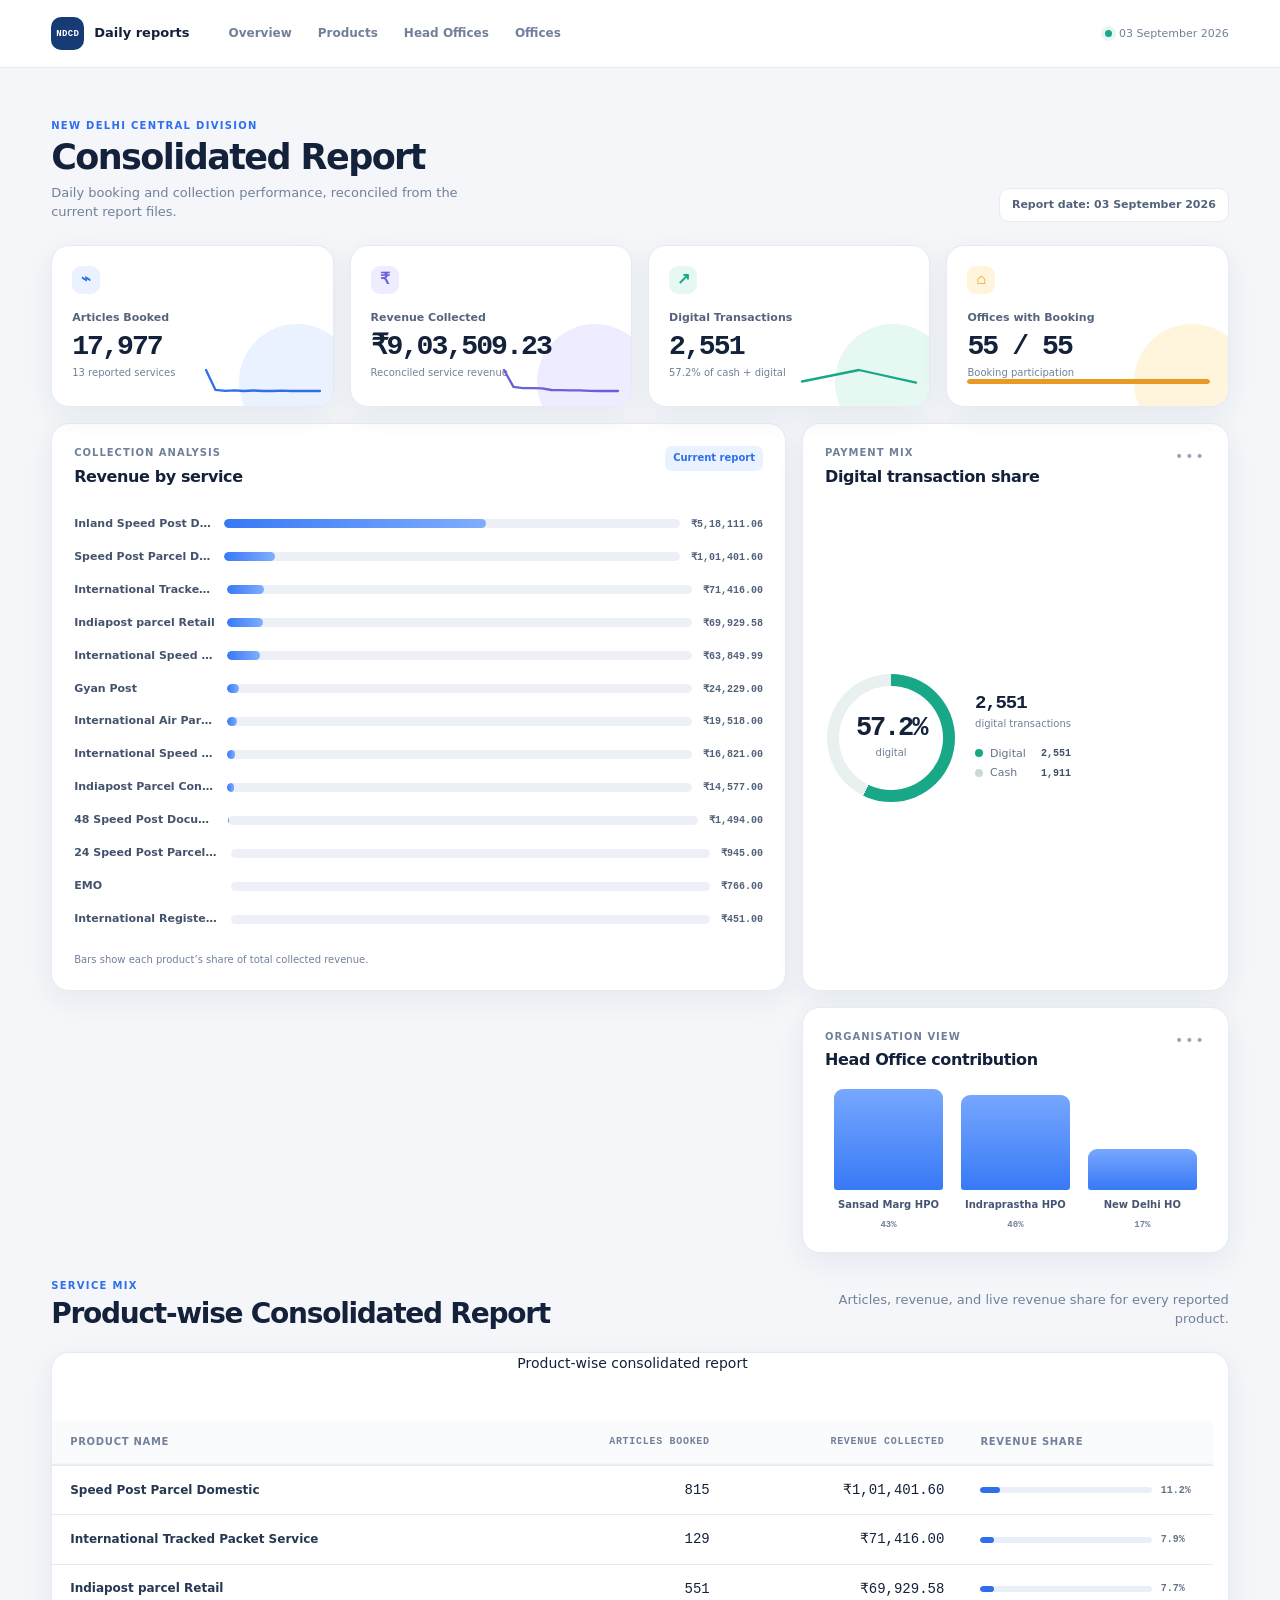
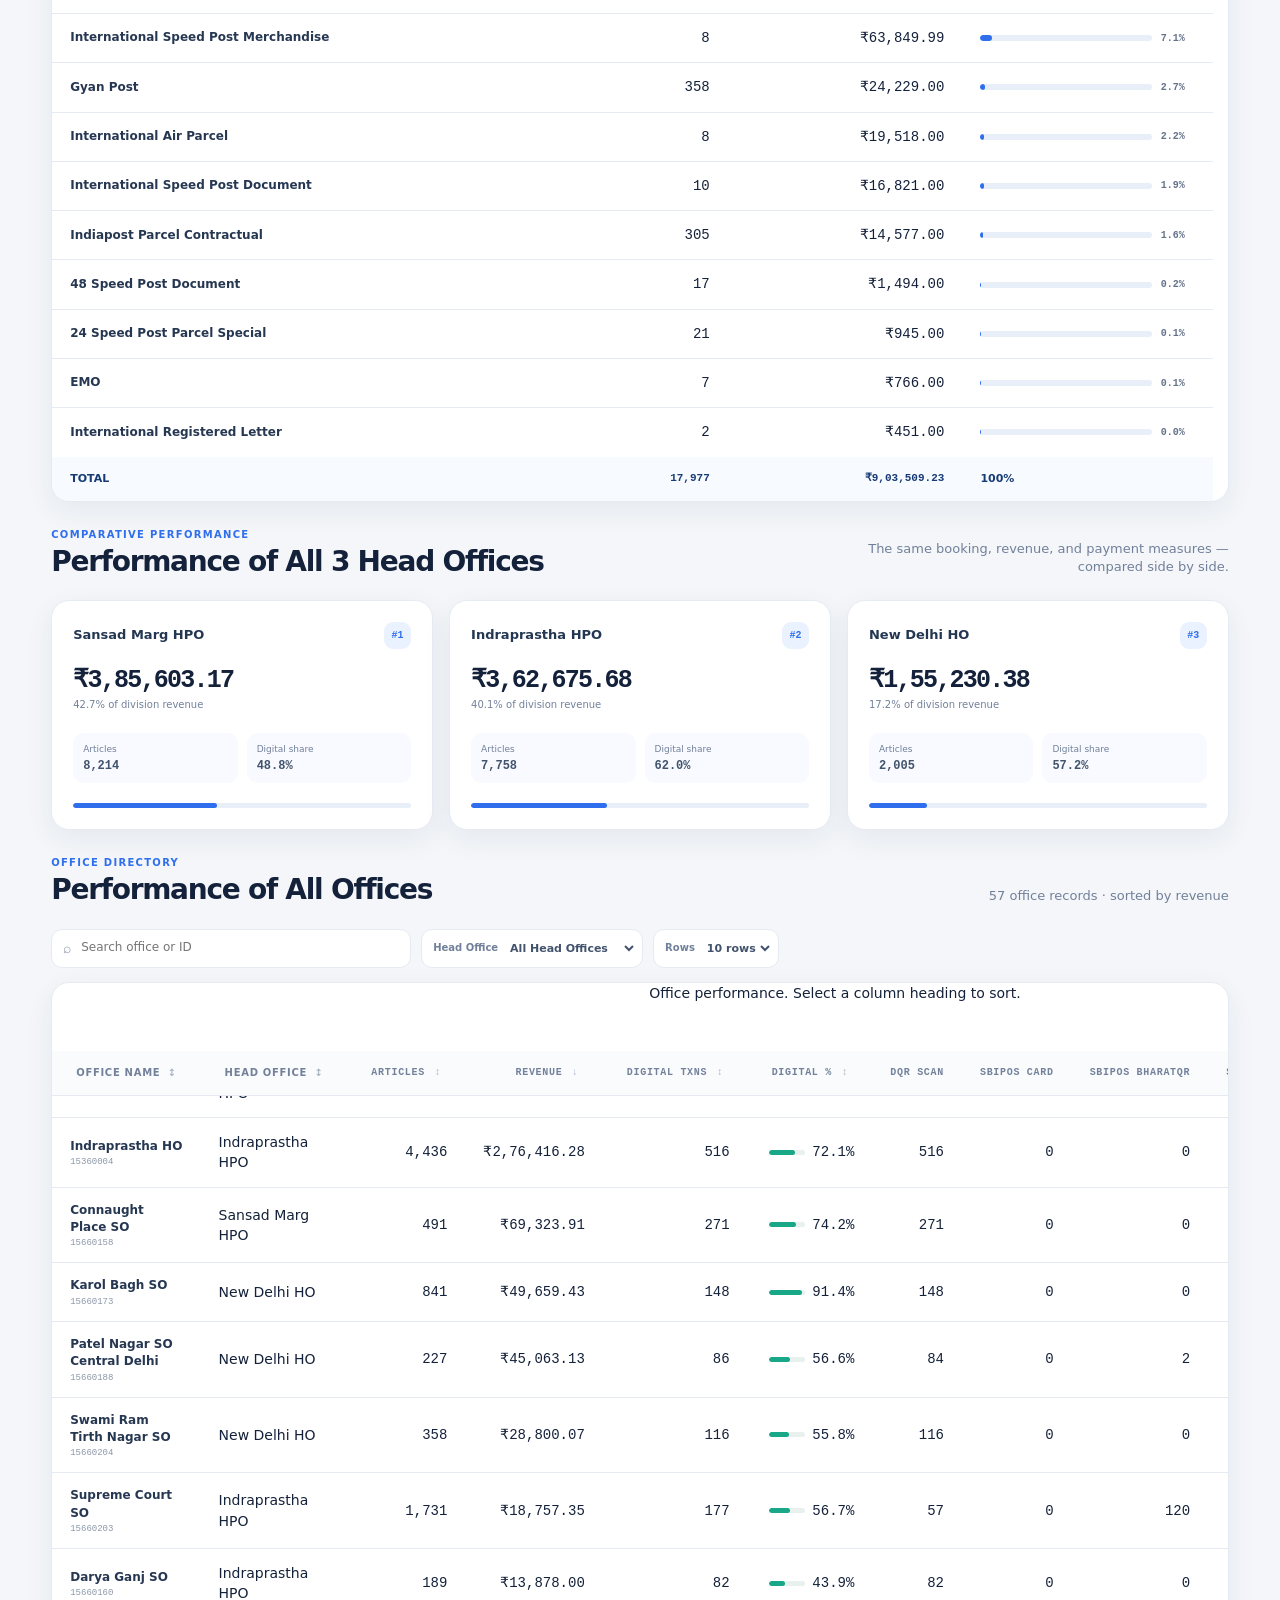
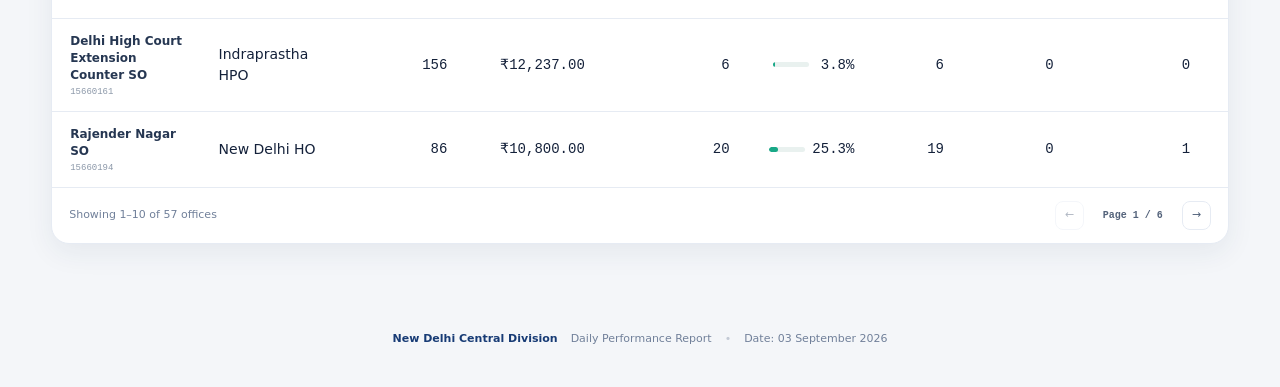
==== commit efe0e080: "Add files via upload" ====
--- a/codexautoreport/public/index.html
+++ b/codexautoreport/public/index.html
@@ -1,8 +1,65 @@
 <!doctype html>
-<html lang="en"><head><meta charset="UTF-8"><meta name="viewport" content="width=device-width,initial-scale=1.0"><meta name="theme-color" content="#13243d"><title>Daily Performance Report — New Delhi Central Division</title><link rel="stylesheet" href="styles.css"></head>
-<body><main class="report">
-<section class="report-section consolidated" aria-labelledby="consolidated-title"><div class="section-label"><span>01</span><h1 id="consolidated-title">Consolidated Report</h1></div><div class="kpi-grid" aria-label="Division totals"><article><p>Total Articles Booked</p><strong id="total-articles">—</strong></article><article><p>Total Revenue Collected</p><strong id="total-revenue">—</strong></article><article><p>Total Digital Transactions</p><strong id="total-digital">—</strong></article><article><p>Offices with Booking</p><strong id="booking-offices">— / 55</strong></article></div></section>
-<section class="report-section" aria-labelledby="products-title"><div class="section-label"><span>02</span><h2 id="products-title">Product-wise Consolidated Report</h2></div><div class="table-shell"><table class="data-table"><caption class="visually-hidden">Product-wise consolidated booking performance</caption><thead><tr><th scope="col">Product Name</th><th scope="col" class="number">No. of Articles Booked</th><th scope="col" class="number">Revenue Collected</th></tr></thead><tbody id="product-body"></tbody><tfoot><tr><th scope="row">TOTAL</th><td id="product-total-articles" class="number">—</td><td id="product-total-revenue" class="number">—</td></tr></tfoot></table></div></section>
-<section class="report-section" aria-labelledby="head-offices-title"><div class="section-label"><span>03</span><h2 id="head-offices-title">Performance of All 3 Head Offices</h2></div><div class="table-shell"><table class="data-table"><caption class="visually-hidden">Head Office performance comparison</caption><thead><tr><th scope="col">Head Office</th><th scope="col" class="number">Articles Booked</th><th scope="col" class="number">Revenue Collected</th><th scope="col" class="number">Digital Transactions</th><th scope="col" class="number">Digital Transaction %</th></tr></thead><tbody id="head-office-body"></tbody></table></div></section>
-<section class="report-section" aria-labelledby="offices-title"><div class="section-label"><span>04</span><h2 id="offices-title">Performance of All Offices</h2></div><p class="table-note" id="office-count" role="status">Loading office performance.</p><div class="table-shell"><table class="data-table office-table"><caption class="visually-hidden">Office-wise daily performance. Select a column heading to sort.</caption><thead><tr><th scope="col"><button type="button" data-sort="office">Office Name <span>↕</span></button></th><th scope="col"><button type="button" data-sort="headOffice">Head Office <span>↕</span></button></th><th scope="col" class="number"><button type="button" data-sort="articles">Articles <span>↕</span></button></th><th scope="col" class="number"><button type="button" data-sort="revenue">Revenue <span>↕</span></button></th><th scope="col" class="number"><button type="button" data-sort="digitalCount">Digital Txns <span>↕</span></button></th><th scope="col" class="number"><button type="button" data-sort="digitalTxnPct">Digital % <span>↕</span></button></th><th scope="col" class="number">DQR Scan</th><th scope="col" class="number">SBIPOS Card</th><th scope="col" class="number">SBIPOS BharatQR</th><th scope="col" class="number">SBIEPAY BharatQR</th><th scope="col" class="number">SBIEPAY UPI</th><th scope="col" class="number">SBIEPAY Debit Card</th></tr></thead><tbody id="office-body"></tbody></table></div></section>
-<footer class="report-footer"><strong>New Delhi Central Division</strong><span>Daily Performance Report</span><span id="report-date">Date: —</span></footer></main><div id="load-error" class="load-error" role="alert" hidden>Report data could not be loaded. Refresh the page and try again.</div><script src="app.js"></script></body></html>
+<html lang="en">
+<head>
+  <meta charset="UTF-8">
+  <meta name="viewport" content="width=device-width,initial-scale=1.0">
+  <meta name="theme-color" content="#173b75">
+  <title>Daily Performance Report — New Delhi Central Division</title>
+  <link rel="stylesheet" href="styles.css">
+</head>
+<body>
+  <header class="app-header">
+    <a class="wordmark" href="#overview" aria-label="New Delhi Central Division report home"><span>NDCD</span><strong>Daily reports</strong></a>
+    <nav class="section-nav" aria-label="Report sections">
+      <a href="#overview">Overview</a><a href="#products">Products</a><a href="#head-offices">Head Offices</a><a href="#offices">Offices</a>
+    </nav>
+    <div class="report-stamp"><span class="online-dot" aria-hidden="true"></span><span id="header-date">Latest report</span></div>
+  </header>
+
+  <main class="dashboard">
+    <section class="report-section overview-section reveal" id="overview" aria-labelledby="overview-title">
+      <div class="section-heading">
+        <div><p class="eyebrow">New Delhi Central Division</p><h1 id="overview-title">Consolidated Report</h1><p class="section-copy">Daily booking and collection performance, reconciled from the current report files.</p></div>
+        <div class="date-chip" id="report-date">Report date —</div>
+      </div>
+
+      <div class="kpi-grid" aria-label="Division performance indicators">
+        <article class="kpi-card kpi-blue"><div class="kpi-icon" aria-hidden="true">⌁</div><p>Articles Booked</p><strong data-count="articles">—</strong><span id="articles-support">Across all reported services</span><svg class="sparkline" viewBox="0 0 114 30" aria-hidden="true"><path id="articles-spark"></path></svg></article>
+        <article class="kpi-card kpi-indigo"><div class="kpi-icon" aria-hidden="true">₹</div><p>Revenue Collected</p><strong data-count="revenue">—</strong><span id="revenue-support">Current report value</span><svg class="sparkline" viewBox="0 0 114 30" aria-hidden="true"><path id="revenue-spark"></path></svg></article>
+        <article class="kpi-card kpi-teal"><div class="kpi-icon" aria-hidden="true">↗</div><p>Digital Transactions</p><strong data-count="digital">—</strong><span id="digital-support">Of booking payment records</span><svg class="sparkline" viewBox="0 0 114 30" aria-hidden="true"><path id="digital-spark"></path></svg></article>
+        <article class="kpi-card kpi-amber"><div class="kpi-icon" aria-hidden="true">⌂</div><p>Offices with Booking</p><strong data-count="offices">—</strong><span id="offices-support">Booking participation</span><div class="micro-progress" aria-hidden="true"><i id="office-progress"></i></div></article>
+      </div>
+
+      <div class="overview-grid">
+        <article class="analytics-card revenue-card"><div class="card-heading"><div><p>Collection analysis</p><h2>Revenue by service</h2></div><span class="soft-badge">Current report</span></div><div class="revenue-chart" id="revenue-chart" aria-label="Revenue by service chart"></div><p class="chart-foot">Bars show each product’s share of total collected revenue.</p></article>
+        <article class="analytics-card digital-card"><div class="card-heading"><div><p>Payment mix</p><h2>Digital transaction share</h2></div><span class="more" aria-hidden="true">•••</span></div><div class="radial-wrap"><div class="radial" id="digital-radial"><span id="digital-percent">—</span><small>digital</small></div><div class="radial-copy"><strong id="digital-detail">—</strong><span>digital transactions</span><div class="key"><i class="key-digital"></i>Digital <b id="digital-key">—</b></div><div class="key"><i class="key-cash"></i>Cash <b id="cash-key">—</b></div></div></div></article>
+        <article class="analytics-card hpo-visual-card"><div class="card-heading"><div><p>Organisation view</p><h2>Head Office contribution</h2></div><span class="more" aria-hidden="true">•••</span></div><div id="hpo-mini-chart" class="hpo-mini-chart" aria-label="Revenue contribution by Head Office"></div></article>
+      </div>
+    </section>
+
+    <section class="report-section reveal" id="products" aria-labelledby="products-title">
+      <div class="section-heading compact"><div><p class="eyebrow">Service mix</p><h2 id="products-title">Product-wise Consolidated Report</h2></div><p class="section-copy">Articles, revenue, and live revenue share for every reported product.</p></div>
+      <div class="table-card"><div class="table-scroll"><table class="report-table product-table"><caption class="visually-hidden">Product-wise consolidated report</caption><thead><tr><th scope="col">Product name</th><th scope="col" class="numeric">Articles booked</th><th scope="col" class="numeric">Revenue collected</th><th scope="col">Revenue share</th></tr></thead><tbody id="product-body"></tbody><tfoot><tr><th scope="row">TOTAL</th><td class="numeric" id="product-total-articles">—</td><td class="numeric" id="product-total-revenue">—</td><td id="product-total-share">100%</td></tr></tfoot></table></div></div>
+    </section>
+
+    <section class="report-section reveal" id="head-offices" aria-labelledby="head-offices-title">
+      <div class="section-heading compact"><div><p class="eyebrow">Comparative performance</p><h2 id="head-offices-title">Performance of All 3 Head Offices</h2></div><p class="section-copy">The same booking, revenue, and payment measures — compared side by side.</p></div>
+      <div class="hpo-card-grid" id="hpo-cards" aria-live="polite"></div>
+    </section>
+
+    <section class="report-section reveal" id="offices" aria-labelledby="offices-title">
+      <div class="section-heading compact"><div><p class="eyebrow">Office directory</p><h2 id="offices-title">Performance of All Offices</h2></div><p class="section-copy" id="office-status" role="status">Loading office performance.</p></div>
+      <div class="directory-toolbar">
+        <label class="search-control"><span aria-hidden="true">⌕</span><input id="office-search" type="search" placeholder="Search office or ID" autocomplete="off" aria-label="Search offices"><button id="clear-search" type="button" aria-label="Clear office search" hidden>×</button></label>
+        <label class="select-control"><span>Head Office</span><select id="hpo-filter" aria-label="Filter by Head Office"><option value="">All Head Offices</option></select></label>
+        <label class="select-control"><span>Rows</span><select id="page-size" aria-label="Office rows per page"><option value="10">10 rows</option><option value="20">20 rows</option><option value="55">All rows</option></select></label>
+      </div>
+      <div class="table-card office-table-card"><div class="table-scroll"><table class="report-table office-table"><caption class="visually-hidden">Office performance. Select a column heading to sort.</caption><thead><tr><th scope="col"><button type="button" data-sort="office">Office name <i>↕</i></button></th><th scope="col"><button type="button" data-sort="headOffice">Head Office <i>↕</i></button></th><th scope="col" class="numeric"><button type="button" data-sort="articles">Articles <i>↕</i></button></th><th scope="col" class="numeric"><button type="button" data-sort="revenue">Revenue <i>↕</i></button></th><th scope="col" class="numeric"><button type="button" data-sort="digitalCount">Digital Txns <i>↕</i></button></th><th scope="col" class="numeric"><button type="button" data-sort="digitalTxnPct">Digital % <i>↕</i></button></th><th scope="col" class="numeric">DQR Scan</th><th scope="col" class="numeric">SBIPOS Card</th><th scope="col" class="numeric">SBIPOS BharatQR</th><th scope="col" class="numeric">SBIEPAY BharatQR</th><th scope="col" class="numeric">SBIEPAY UPI</th><th scope="col" class="numeric">SBIEPAY Debit Card</th></tr></thead><tbody id="office-body"></tbody></table></div><div class="table-footer"><span id="range-status">—</span><div class="pagination"><button id="previous-page" type="button" aria-label="Previous page">←</button><span id="page-status">—</span><button id="next-page" type="button" aria-label="Next page">→</button></div></div></div>
+    </section>
+  </main>
+  <footer class="report-footer"><strong>New Delhi Central Division</strong><span>Daily Performance Report</span><span id="footer-date">Date: —</span></footer>
+  <div class="data-tooltip" id="data-tooltip" role="tooltip" hidden></div>
+  <div id="load-error" class="load-error" role="alert" hidden>Report data could not be loaded. Refresh the page and try again.</div>
+  <script src="app.js"></script>
+</body>
+</html>
--- a/codexautoreport/public/styles.css
+++ b/codexautoreport/public/styles.css
@@ -1 +1 @@
-:root{--navy:#13243d;--red:#c83e3e;--paper:#f6f7f9;--surface:#fff;--ink:#1e2938;--muted:#5d6875;--line:#d9dee5;--font:Inter,ui-sans-serif,system-ui,-apple-system,"Segoe UI",sans-serif;--mono:"SFMono-Regular",Consolas,monospace}*{box-sizing:border-box}html{scroll-behavior:smooth;scrollbar-color:#9da9b7 var(--paper);scrollbar-width:thin}body{margin:0;background:var(--paper);color:var(--ink);font:15px/1.45 var(--font)}body::-webkit-scrollbar{width:11px;height:11px}body::-webkit-scrollbar-thumb{border:3px solid var(--paper);border-radius:9px;background:#9da9b7}body::-webkit-scrollbar-track{background:var(--paper)}button{font:inherit}button:focus-visible{outline:3px solid #e49447;outline-offset:2px}.report{width:min(1380px,100%);margin:0 auto;background:var(--surface)}.report-section{padding:clamp(26px,5vw,58px) clamp(18px,5vw,64px);border-bottom:1px solid var(--line)}.consolidated{padding-top:clamp(34px,7vw,80px)}.section-label{display:flex;align-items:baseline;gap:13px;margin-bottom:24px;border-left:4px solid var(--red);padding-left:12px}.section-label span{color:var(--red);font:700 11px var(--mono);letter-spacing:.1em}.section-label h1,.section-label h2{margin:0;color:var(--navy);font-size:clamp(24px,3vw,35px);letter-spacing:-.045em;line-height:1.12}.kpi-grid{display:grid;grid-template-columns:repeat(2,minmax(0,1fr));border-top:1px solid var(--line);border-left:1px solid var(--line)}.kpi-grid article{min-height:125px;padding:20px;border-right:1px solid var(--line);border-bottom:1px solid var(--line)}.kpi-grid p{margin:0;color:var(--muted);font-size:11px;font-weight:750;letter-spacing:.06em;text-transform:uppercase}.kpi-grid strong{display:block;margin-top:13px;color:var(--navy);font:700 clamp(23px,4vw,35px)/1 var(--mono);letter-spacing:-.06em}.kpi-grid article:nth-child(2) strong{color:var(--red)}.table-shell{overflow-x:auto;border:1px solid var(--line);scrollbar-gutter:stable}.data-table{width:100%;min-width:650px;border-collapse:collapse;background:#fff}.office-table{min-width:1420px}.data-table th,.data-table td{padding:12px 14px;border-bottom:1px solid var(--line);vertical-align:middle;text-align:left}.data-table thead th{position:sticky;top:0;z-index:1;background:var(--navy);color:#fff;font-size:11px;font-weight:750;letter-spacing:.035em;white-space:nowrap}.data-table tbody th{color:var(--navy);font-weight:750}.data-table tbody tr:nth-child(even){background:#fafbfd}.data-table tbody tr:hover{background:#f3f6f9}.data-table tfoot{background:#eef2f6}.data-table tfoot th,.data-table tfoot td{border-bottom:0;color:var(--navy);font-weight:800}.data-table small{display:block;margin-top:2px;color:var(--muted);font:10px var(--mono)}.number{text-align:right!important;font-family:var(--mono);font-variant-numeric:tabular-nums;white-space:nowrap}.office-table button{display:inline-flex;align-items:center;gap:5px;border:0;padding:0;background:transparent;color:inherit;cursor:pointer;font:inherit}.office-table button:hover{text-decoration:underline}.office-table button span{color:#ffb5a8}.table-note{margin:-8px 0 15px;color:var(--muted);font-size:12px}.report-footer{display:grid;gap:3px;padding:38px 20px 44px;color:var(--muted);text-align:center;font-size:13px}.report-footer strong{color:var(--navy);font-size:14px}.load-error{position:fixed;right:20px;bottom:20px;left:20px;margin:auto;max-width:520px;padding:14px 18px;border-left:4px solid var(--red);background:#fff;color:var(--navy);box-shadow:0 10px 30px rgba(16,32,55,.17)}.visually-hidden{position:absolute;width:1px;height:1px;overflow:hidden;clip-path:inset(50%);white-space:nowrap}@media(min-width:760px){body{padding:26px}.report{box-shadow:0 10px 38px rgba(22,39,63,.08)}.kpi-grid{grid-template-columns:repeat(4,minmax(0,1fr))}.kpi-grid article{min-height:140px}.kpi-grid strong{font-size:31px}}@media(max-width:560px){.data-table th,.data-table td{padding:10px 11px}.kpi-grid article{padding:16px;min-height:112px}.kpi-grid strong{font-size:22px}}@media(prefers-reduced-motion:reduce){html{scroll-behavior:auto}}
+:root{--ink:#14213a;--muted:#71809a;--line:#e6ebf3;--canvas:#f4f6f9;--surface:#fff;--blue:#2f6fed;--blue-soft:#eaf1ff;--navy:#173b75;--teal:#18a887;--teal-soft:#e5f8f2;--amber:#e89a24;--amber-soft:#fff4dc;--red:#cb3e48;--radius:18px;--shadow:0 9px 28px rgba(27,51,89,.07);--font:Inter,ui-sans-serif,system-ui,-apple-system,"Segoe UI",sans-serif;--mono:"SFMono-Regular",Consolas,"Liberation Mono",monospace}*{box-sizing:border-box}html{scroll-behavior:smooth;scrollbar-color:#b6c1d0 var(--canvas);scrollbar-width:thin}body{margin:0;background:var(--canvas);color:var(--ink);font:14px/1.45 var(--font)}body::-webkit-scrollbar{height:11px;width:11px}body::-webkit-scrollbar-track{background:var(--canvas)}body::-webkit-scrollbar-thumb{background:#b6c1d0;border:3px solid var(--canvas);border-radius:9px}button,input,select{font:inherit}button{cursor:pointer}button:focus-visible,input:focus-visible,select:focus-visible,a:focus-visible{outline:3px solid rgba(47,111,237,.34);outline-offset:2px}.app-header{position:sticky;top:0;z-index:10;display:flex;align-items:center;gap:28px;min-height:68px;padding:0 clamp(18px,4vw,58px);border-bottom:1px solid var(--line);background:rgba(255,255,255,.92);backdrop-filter:blur(14px)}.wordmark{display:flex;align-items:center;gap:10px;color:var(--ink);font-size:13px;text-decoration:none;white-space:nowrap}.wordmark span{display:grid;place-items:center;width:33px;height:33px;border-radius:10px;background:var(--navy);color:#fff;font:800 9px var(--mono);letter-spacing:.04em}.wordmark strong{font-weight:750}.section-nav{display:flex;align-self:stretch;align-items:center;gap:4px;margin-right:auto}.section-nav a{position:relative;display:grid;place-items:center;height:100%;padding:0 11px;color:var(--muted);font-size:12px;font-weight:650;text-decoration:none}.section-nav a:hover,.section-nav a:focus-visible{color:var(--blue)}.section-nav a:hover:after{position:absolute;right:11px;bottom:0;left:11px;height:2px;background:var(--blue);content:""}.report-stamp{display:flex;align-items:center;gap:7px;color:var(--muted);font-size:11px;white-space:nowrap}.online-dot{width:7px;height:7px;border-radius:50%;background:var(--teal);box-shadow:0 0 0 4px rgba(24,168,135,.1)}.dashboard{width:min(1440px,100%);margin:0 auto;padding:clamp(22px,4vw,54px)}.report-section{margin-bottom:26px;scroll-margin-top:86px}.section-heading{display:flex;align-items:flex-end;justify-content:space-between;gap:24px;margin-bottom:23px}.section-heading.compact{align-items:end}.eyebrow{margin:0 0 5px;color:var(--blue);font-size:10px;font-weight:800;letter-spacing:.13em;text-transform:uppercase}.section-heading h1,.section-heading h2{margin:0;color:var(--ink);font-size:clamp(24px,3vw,35px);letter-spacing:-.045em;line-height:1.08}.section-heading h2{font-size:clamp(21px,2.5vw,28px)}.section-copy{max-width:430px;margin:8px 0 0;color:var(--muted);font-size:13px}.compact .section-copy{margin:0;text-align:right}.date-chip{display:inline-flex;align-items:center;min-height:34px;padding:0 12px;border:1px solid var(--line);border-radius:10px;background:#fff;color:#53627b;font-size:11px;font-weight:700;white-space:nowrap}.kpi-grid{display:grid;grid-template-columns:repeat(4,minmax(0,1fr));gap:16px;margin-bottom:16px}.kpi-card,.analytics-card,.table-card,.hpo-card{border:1px solid var(--line);border-radius:var(--radius);background:var(--surface);box-shadow:var(--shadow)}.kpi-card{position:relative;min-height:162px;padding:20px;overflow:hidden;transition:transform .22s ease,box-shadow .22s ease,border-color .22s ease}.kpi-card:hover{z-index:1;transform:translateY(-4px);border-color:#d8e2f2;box-shadow:0 16px 34px rgba(27,51,89,.12)}.kpi-card:before{position:absolute;right:-22px;bottom:-34px;width:116px;height:116px;border-radius:50%;background:var(--kpi-soft);content:""}.kpi-blue{--kpi:var(--blue);--kpi-soft:var(--blue-soft)}.kpi-indigo{--kpi:#6a61d8;--kpi-soft:#eeecff}.kpi-teal{--kpi:var(--teal);--kpi-soft:var(--teal-soft)}.kpi-amber{--kpi:var(--amber);--kpi-soft:var(--amber-soft)}.kpi-icon{display:grid;place-items:center;width:28px;height:28px;margin-bottom:16px;border-radius:9px;background:var(--kpi-soft);color:var(--kpi);font:800 16px/1 var(--mono)}.kpi-card p{margin:0;color:#55647e;font-size:11px;font-weight:750}.kpi-card strong{position:relative;z-index:1;display:block;margin:7px 0 5px;color:var(--ink);font:800 clamp(21px,2.2vw,29px)/1 var(--mono);letter-spacing:-.07em;white-space:nowrap}.kpi-card span{display:block;color:var(--muted);font-size:10px}.sparkline{position:absolute;right:13px;bottom:11px;width:114px;height:30px;fill:none;overflow:visible}.sparkline path{stroke:var(--kpi);stroke-width:2.3;stroke-linecap:round;stroke-linejoin:round;stroke-dasharray:240;stroke-dashoffset:240;animation:draw .9s .45s ease forwards}.micro-progress{position:absolute;right:18px;bottom:22px;left:20px;height:5px;overflow:hidden;border-radius:999px;background:var(--kpi-soft)}.micro-progress i{display:block;width:0;height:100%;border-radius:inherit;background:var(--kpi);transition:width 1s .45s cubic-bezier(.2,.8,.2,1)}.overview-grid{display:grid;grid-template-columns:minmax(0,1.55fr) minmax(290px,.9fr);gap:16px}.analytics-card{min-height:294px;padding:22px}.card-heading{display:flex;align-items:flex-start;justify-content:space-between;gap:12px}.card-heading p{margin:0 0 4px;color:var(--muted);font-size:10px;font-weight:800;letter-spacing:.1em;text-transform:uppercase}.card-heading h2{margin:0;font-size:16px;letter-spacing:-.025em}.soft-badge{display:inline-flex;padding:5px 8px;border-radius:7px;background:var(--blue-soft);color:var(--blue);font-size:10px;font-weight:750}.more{color:#9aa7b9;letter-spacing:2px}.revenue-chart{display:grid;gap:17px;margin-top:28px}.metric-row{display:grid;grid-template-columns:minmax(92px,.7fr) minmax(120px,2.3fr) max-content;align-items:center;gap:11px}.metric-label{overflow:hidden;color:#44536c;font-size:11px;font-weight:700;text-overflow:ellipsis;white-space:nowrap}.metric-track{height:9px;overflow:hidden;border-radius:99px;background:#edf1f7}.metric-track i{display:block;width:0;height:100%;border-radius:inherit;background:linear-gradient(90deg,#3779f5,#80adff);transition:width .9s cubic-bezier(.2,.8,.2,1)}.metric-value{color:#52617a;font:700 10px var(--mono)}.chart-foot{margin:26px 0 0;color:var(--muted);font-size:10px}.digital-card{display:flex;flex-direction:column}.radial-wrap{display:flex;align-items:center;gap:20px;flex:1;padding:20px 2px 0}.radial{--progress:0%;position:relative;display:grid;place-content:center;width:128px;aspect-ratio:1;flex:0 0 128px;border-radius:50%;background:conic-gradient(var(--teal) var(--progress),#e8f1ef 0)}.radial:after{position:absolute;inset:12px;border-radius:inherit;background:#fff;content:""}.radial span,.radial small{z-index:1;text-align:center}.radial span{font:800 27px/1 var(--mono);letter-spacing:-.08em}.radial small{margin-top:4px;color:var(--muted);font-size:10px}.radial-copy{display:grid;gap:4px;align-content:center}.radial-copy>strong{font:800 19px/1 var(--mono);letter-spacing:-.06em}.radial-copy>span{margin-bottom:10px;color:var(--muted);font-size:10px}.key{display:grid;grid-template-columns:9px 1fr auto;align-items:center;gap:6px;color:#64728a;font-size:11px}.key i{width:8px;height:8px;border-radius:50%}.key-digital{background:var(--teal)}.key-cash{background:#c9d9d4}.key b{color:#405067;font:700 10px var(--mono)}.hpo-visual-card{min-height:0;grid-column:2}.hpo-mini-chart{display:grid;grid-template-columns:repeat(3,1fr);align-items:end;gap:18px;height:159px;padding:18px 9px 0}.hpo-mini{display:grid;grid-template-rows:1fr auto auto;gap:8px;min-width:0;height:100%;text-align:center}.hpo-mini i{display:block;align-self:end;height:0;border-radius:9px 9px 3px 3px;background:linear-gradient(180deg,#77a7ff,#3779f5);transition:height .9s cubic-bezier(.2,.8,.2,1)}.hpo-mini strong{overflow:hidden;color:#465671;font-size:10px;text-overflow:ellipsis;white-space:nowrap}.hpo-mini span{color:var(--muted);font:700 9px var(--mono)}.table-card{overflow:hidden}.table-scroll{overflow:auto;scrollbar-gutter:stable}.report-table{width:100%;min-width:720px;border-collapse:separate;border-spacing:0}.report-table th,.report-table td{padding:14px 18px;border-bottom:1px solid var(--line);text-align:left}.report-table thead th{position:sticky;top:68px;z-index:2;background:#f9fbfd;color:#73819a;font-size:10px;font-weight:800;letter-spacing:.07em;text-transform:uppercase;white-space:nowrap}.report-table tbody th{color:#263752;font-size:12px;font-weight:760}.report-table tbody tr{transition:background .18s ease,transform .18s ease}.report-table tbody tr:hover{background:#f6f9ff}.report-table tbody tr:last-child>*{border-bottom:0}.report-table tfoot{background:#f7faff}.report-table tfoot th,.report-table tfoot td{border-bottom:0;color:#173b75;font-size:11px;font-weight:850}.numeric{text-align:right!important;font-family:var(--mono);font-variant-numeric:tabular-nums;white-space:nowrap}.share-cell{min-width:160px}.share-display{display:grid;grid-template-columns:1fr 34px;align-items:center;gap:9px}.share-track{height:6px;overflow:hidden;border-radius:999px;background:#e9eff8}.share-track i{display:block;width:0;height:100%;border-radius:inherit;background:var(--blue);transition:width .85s ease}.share-display b{color:#64728a;font:700 10px var(--mono)}.hpo-card-grid{display:grid;grid-template-columns:repeat(3,minmax(0,1fr));gap:16px}.hpo-card{padding:21px;transition:transform .22s ease,box-shadow .22s ease}.hpo-card:hover{transform:translateY(-4px);box-shadow:0 16px 34px rgba(27,51,89,.12)}.hpo-card-top{display:flex;align-items:center;justify-content:space-between;gap:12px;margin-bottom:19px}.hpo-card-top strong{color:#243752;font-size:13px}.rank-badge{display:grid;place-items:center;width:27px;height:27px;border-radius:9px;background:var(--blue-soft);color:var(--blue);font:800 10px var(--mono)}.hpo-revenue{margin:0;color:var(--ink);font:800 25px/1 var(--mono);letter-spacing:-.07em}.hpo-label{display:block;margin-top:5px;color:var(--muted);font-size:10px}.hpo-stats{display:grid;grid-template-columns:1fr 1fr;gap:9px;margin:20px 0}.hpo-stats div{padding:10px;border-radius:11px;background:#f8faff}.hpo-stats span{display:block;color:var(--muted);font-size:9px}.hpo-stats b{display:block;margin-top:3px;color:#42536d;font:750 12px var(--mono)}.hpo-progress{height:5px;overflow:hidden;border-radius:99px;background:#e9eff8}.hpo-progress i{display:block;width:0;height:100%;border-radius:inherit;background:var(--blue);transition:width 1s ease}.directory-toolbar{display:flex;align-items:center;gap:10px;margin-bottom:14px}.search-control{display:flex;align-items:center;gap:8px;min-width:0;flex:1;max-width:360px;height:39px;padding:0 11px;border:1px solid var(--line);border-radius:11px;background:#fff;color:#8491a4;transition:border-color .2s,box-shadow .2s}.search-control:focus-within{border-color:#92b6f6;box-shadow:0 0 0 3px rgba(47,111,237,.1)}.search-control input{width:100%;min-width:0;border:0;outline:0;background:transparent;color:var(--ink);font-size:12px}.search-control button{width:20px;height:20px;border:0;border-radius:5px;background:#eaf1ff;color:var(--blue);font-size:16px;line-height:1}.select-control{display:flex;align-items:center;gap:8px;height:39px;padding:0 5px 0 11px;border:1px solid var(--line);border-radius:11px;background:#fff;color:var(--muted);font-size:10px;font-weight:700;white-space:nowrap}.select-control select{max-width:140px;border:0;outline:0;background:transparent;color:#42536d;font-size:11px;font-weight:700}.office-table{min-width:1510px}.office-table button{border:0;background:transparent;color:inherit;font:inherit;font-weight:800;letter-spacing:inherit;text-transform:inherit;white-space:nowrap}.office-table button:hover{color:var(--blue)}.office-table button i{margin-left:3px;color:#a8b4c4;font-style:normal}.office-table small{display:block;margin-top:2px;color:#8b97a8;font:9px var(--mono)}.performance-meter{display:flex;align-items:center;justify-content:flex-end;gap:7px}.performance-meter i{display:block;width:36px;height:5px;overflow:hidden;border-radius:999px;background:#e9f1ef}.performance-meter i b{display:block;width:var(--meter);height:100%;border-radius:inherit;background:var(--teal)}.performance-meter span{min-width:38px;text-align:right}.table-footer{display:flex;align-items:center;justify-content:space-between;gap:10px;min-height:56px;padding:0 17px;border-top:1px solid var(--line);color:var(--muted);font-size:11px}.pagination{display:flex;align-items:center;gap:10px}.pagination button{display:grid;place-items:center;width:29px;height:29px;border:1px solid var(--line);border-radius:8px;background:#fff;color:#50617a;transition:border-color .18s,background .18s}.pagination button:hover:not(:disabled){border-color:#9cbdf6;background:var(--blue-soft);color:var(--blue)}.pagination button:disabled{cursor:not-allowed;opacity:.45}.pagination span{min-width:78px;text-align:center;color:#53627a;font:700 10px var(--mono)}.report-footer{display:flex;justify-content:center;gap:13px;padding:10px 20px 40px;color:var(--muted);font-size:11px}.report-footer strong{color:var(--navy)}.report-footer span+span:before{margin-right:13px;color:#c3cad5;content:"•"}.data-tooltip{position:fixed;z-index:20;max-width:220px;padding:8px 10px;border-radius:8px;background:#172b4d;color:#fff;font-size:10px;box-shadow:0 12px 30px rgba(15,29,57,.2);pointer-events:none}.load-error{position:fixed;z-index:30;right:20px;bottom:20px;left:20px;max-width:510px;margin:auto;padding:14px 17px;border:1px solid #f0c8cd;border-left:4px solid var(--red);border-radius:12px;background:#fff;color:#7b1d29;box-shadow:var(--shadow)}.reveal{opacity:0;transform:translateY(14px)}.reveal.visible{opacity:1;transform:none;transition:opacity .58s ease,transform .58s ease}@keyframes draw{to{stroke-dashoffset:0}}@media(max-width:1040px){.kpi-grid{grid-template-columns:repeat(2,minmax(0,1fr))}.overview-grid{grid-template-columns:1fr}.hpo-visual-card{grid-column:auto}.analytics-card{min-height:260px}.hpo-mini-chart{height:125px}.hpo-card-grid{grid-template-columns:1fr}.hpo-card{display:grid;grid-template-columns:1fr 1fr;gap:0 30px}.hpo-card-top,.hpo-revenue,.hpo-label,.hpo-progress{grid-column:1}.hpo-stats{grid-column:2;grid-row:1/4;margin:0;align-self:center}.hpo-progress{align-self:end}.section-nav{display:none}}@media(max-width:680px){.app-header{min-height:59px;padding:0 17px}.wordmark strong,.report-stamp{display:none}.dashboard{padding:23px 14px}.section-heading,.section-heading.compact{align-items:flex-start;flex-direction:column;gap:8px;margin-bottom:17px}.compact .section-copy{margin:0;text-align:left}.section-heading h1{font-size:28px}.kpi-grid{gap:10px}.kpi-card{min-height:147px;padding:15px}.kpi-card p{font-size:10px}.kpi-card strong{font-size:19px}.kpi-card span{max-width:110px;font-size:9px}.kpi-icon{margin-bottom:12px}.overview-grid{gap:10px}.analytics-card{min-height:0;padding:17px;border-radius:14px}.radial-wrap{gap:14px}.radial{width:110px;flex-basis:110px}.radial span{font-size:22px}.directory-toolbar{align-items:stretch;flex-wrap:wrap}.search-control{flex-basis:100%;max-width:none}.select-control{flex:1}.select-control select{width:100%;max-width:none}.hpo-card{display:block}.hpo-stats{margin:17px 0}.report-table thead th{top:59px}.table-footer{padding:0 12px}.report-footer{flex-direction:column;gap:3px;text-align:center}.report-footer span+span:before{display:none}.date-chip{min-height:30px}.reveal{opacity:1;transform:none}}@media(prefers-reduced-motion:reduce){html{scroll-behavior:auto}.reveal{opacity:1;transform:none}.reveal.visible{transition:none}.sparkline path{animation:none;stroke-dashoffset:0}.kpi-card,.hpo-card,.report-table tbody tr,.metric-track i,.hpo-mini i,.hpo-progress i,.micro-progress i,.share-track i{transition:none}}
